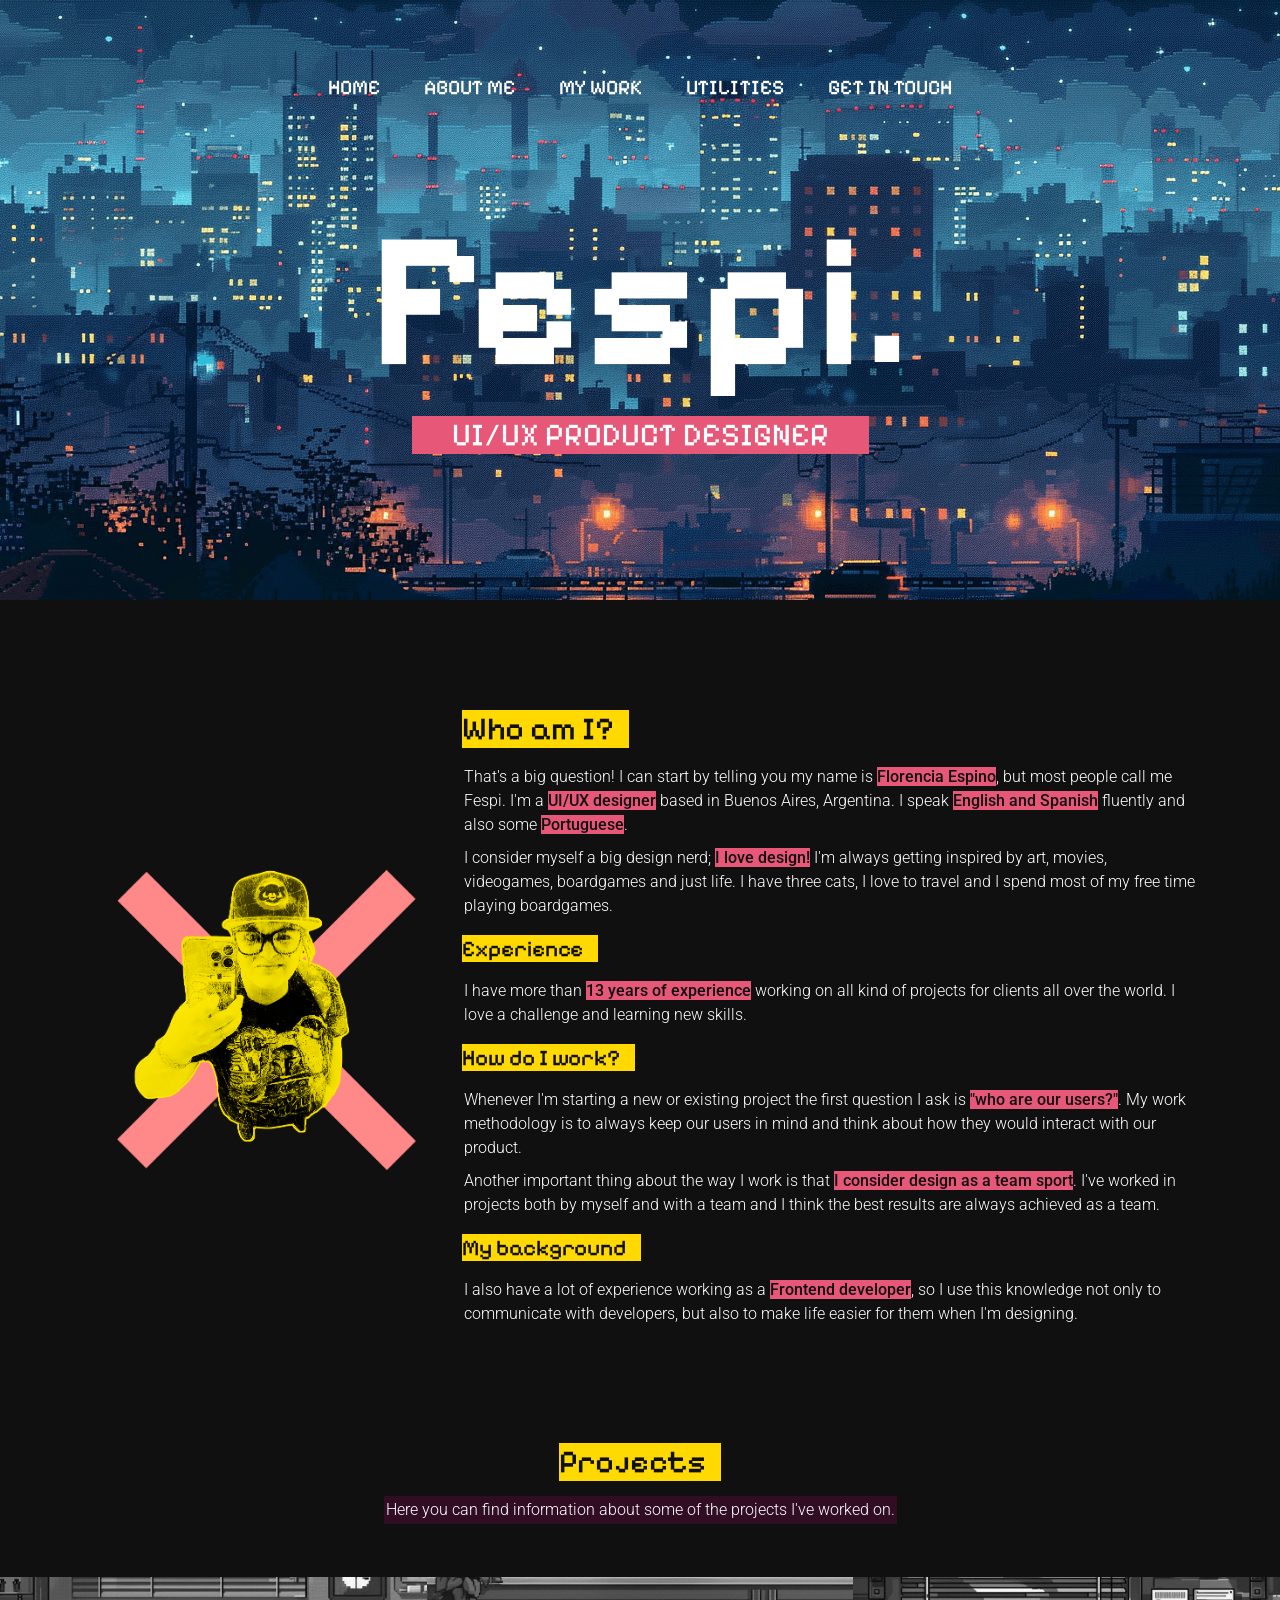
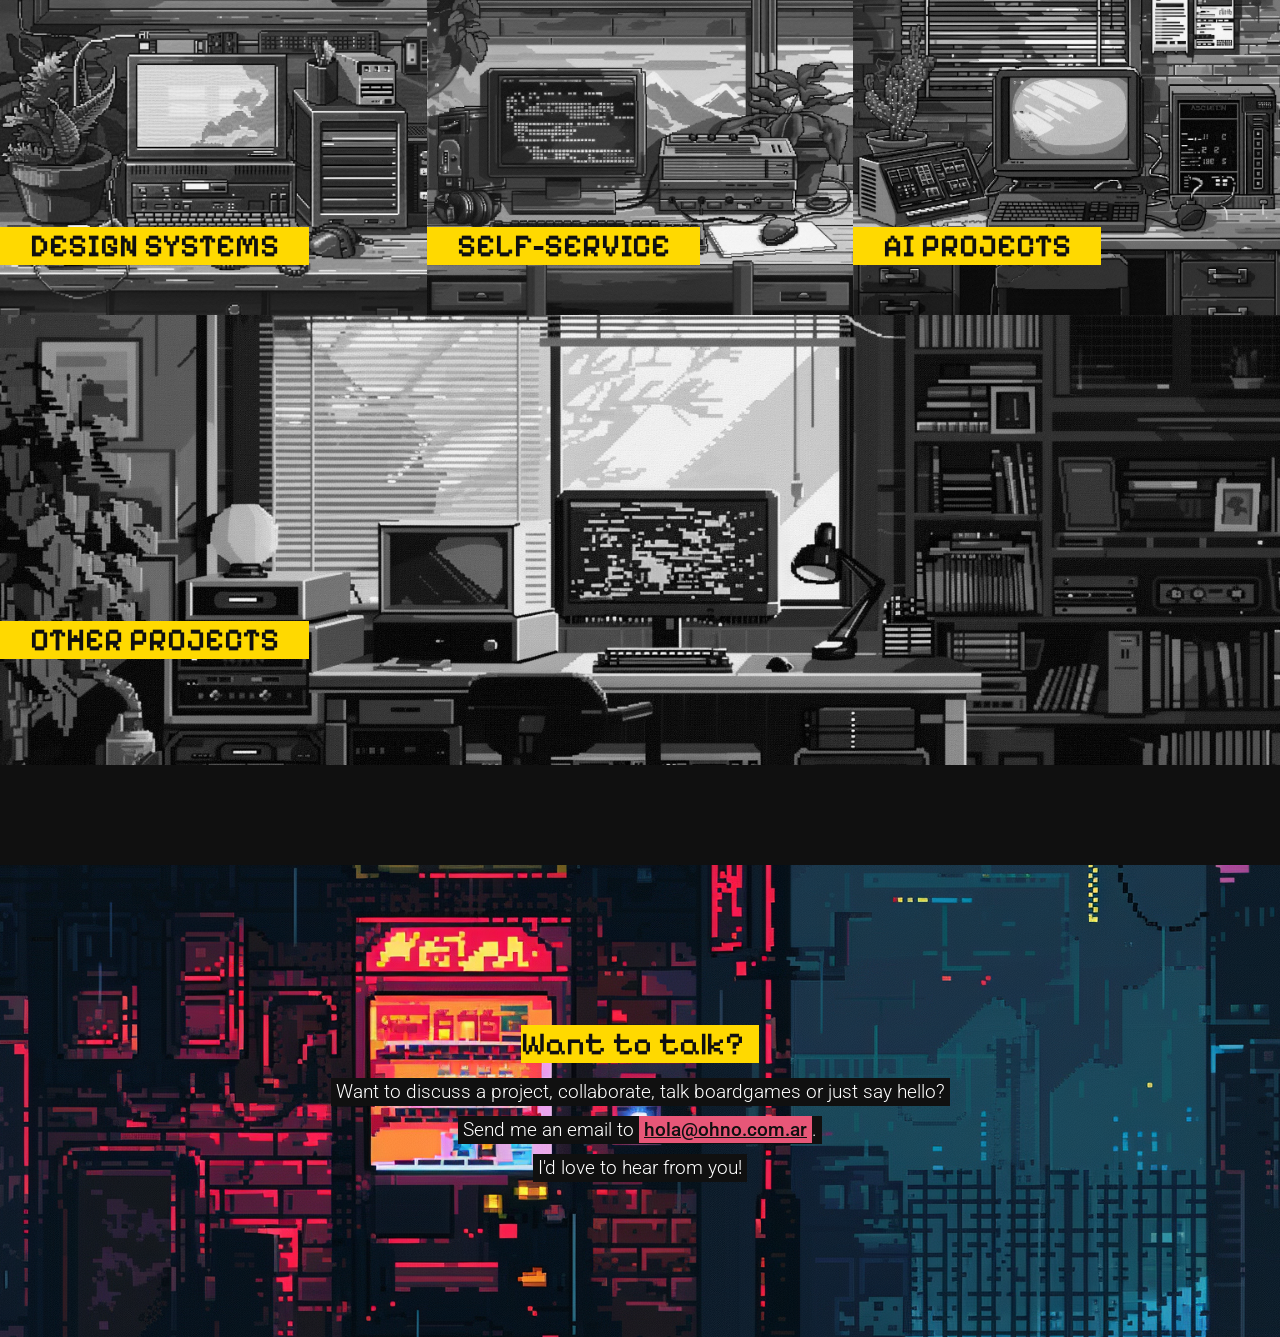
==== index.html @ 2ea86955 "Hello World Start point: 2024 portfolio" ====
<!DOCTYPE html>
<html lang="en">
  <head>
    <meta charset="UTF-8">
		<meta name="viewport" content="width=device-width, initial-scale=1">
		<meta name="description" content="OHNO! Fespi - UI/UX designer">
		<meta property="og:description" content="OHNO! Fespi - UI/UX designer">
		<meta property="og:type" content="website">
		<meta property="og:url" content="https://www.ohno.com.ar/">
		<meta property="og:image" content="img/coverimg.png">
		<link rel="icon" href="img/favicon.ico" type="image/x-icon" />
    <meta http-equiv="X-UA-Compatible" content="ie=edge">
    <title>OHNO! Fespi</title>
    <link href="https://cdn.jsdelivr.net/npm/bootstrap@5.3.0-alpha1/dist/css/bootstrap.min.css" rel="stylesheet" integrity="sha384-GLhlTQ8iRABdZLl6O3oVMWSktQOp6b7In1Zl3/Jr59b6EGGoI1aFkw7cmDA6j6gD" crossorigin="anonymous">
	<link rel="preconnect" href="https://fonts.googleapis.com">
	<link rel="preconnect" href="https://fonts.gstatic.com" crossorigin>
	<link href="https://fonts.googleapis.com/css2?family=Roboto:wght@100;300;400;500;700&display=swap" rel="stylesheet">
	<link rel="preconnect" href="https://fonts.googleapis.com">
	<link rel="preconnect" href="https://fonts.gstatic.com" crossorigin>
	<link href="https://fonts.googleapis.com/css2?family=Pixelify+Sans:wght@400..700&display=swap" rel="stylesheet">
    <link rel="stylesheet" href="css/style.css">
  </head>
  <body>

		<h1 class="d-none">OHNO! Fespi</h1>
  	
		<section id="home">
			<div class="container">
				<div class="row align-items-center menu-row">
					<div class="col text-center">
						<div class="menu">
							<ul class="menu-items">
								<li>
									<a href="#">Home</a>
								</li>
								<li>
									<a href="#aboutme">About me</a>
								</li>
								<li>
									<a href="#projects">My Work</a>
								</li>
								<li>
									<a href="utilities.html">Utilities</a>
								</li>
								<li>
									<a href="#contact">Get in touch</a>
								</li>
							</ul>
						</div>
					</div>
				</div>
				<div class="row presentation-row">
					<div class="col text-center">
						<h2 class="d-none">Presentation</h2>
						<p class="cover-name">Fespi.</p>
						<p class="name-highlight">UI/UX Product Designer</p>
					</div>
				</div>
			</div>
		</section>


		<section id="aboutme">
			<div class="container">
				<div class="row align-items-center">
					<div class="col-12 col-lg-4">
						<img class="fespi-picture" src="img/eu.png" alt="Fespi">
					</div>
					<div class="col-12 col-lg-8">
						
						<div>

							<h2 class="d-none">About me</h2>
							
							<h3 class="title-highlight-dm">Who am I?</h3>
							<div>
								<p class="ghost-text">That's a big question! I can start by telling you my name is <span class="text-highlight">Florencia Espino</span>, but most people call me Fespi. I'm a <span class="text-highlight">UI/UX designer</span> based in Buenos Aires, Argentina. I speak <span class="text-highlight">English and Spanish</span> fluently and also some <span class="text-highlight">Portuguese</span>.</p>
								<p class="ghost-text">I consider myself a big design nerd; <span class="text-highlight">I love design!</span> I'm always getting inspired by art, movies, videogames, boardgames and just life. I have three cats, I love to travel and I spend most of my free time playing boardgames.</p>
							</div>
							
							<h4 class="title-highlight-dm">Experience</h4>
							<div>
								<p class="ghost-text">I have more than <span class="text-highlight">13 years of experience</span> working on all kind of projects for clients all over the world. I love a challenge and learning new skills.</p>
							</div>

							<h4 class="title-highlight-dm">How do I work?</h4>
							<div>
								<p class="ghost-text">Whenever I'm starting a new or existing project the first question I ask is <span class="text-highlight">"who are our users?"</span>. My work methodology is to always keep our users in mind and think about how they would interact with our product.</p>
								<p class="ghost-text">Another important thing about the way I work is that <span class="text-highlight">I consider design as a team sport</span>. I've worked in projects both by myself and with a team and I think the best results are always achieved as a team.</p>
							</div>

							<h4 class="title-highlight-dm">My background</h4>
							<div>
								<p class="ghost-text">I also have a lot of experience working as a <span class="text-highlight">Frontend developer</span>, so I use this knowledge not only to communicate with developers, but also to make life easier for them when I'm designing.</p>
							</div>
						</div>
							
					</div>
				</div>
			</div>
		</section>

		<section id="projects">
			<div class="container">
				<div class="row justify-content-md-center text-center">
					<div class="col col-md-8">
						<h2 class="title-highlight-dm">Projects</h2>
						<div>
							<p class="easy-eyes">Here you can find information about some of the projects I've worked on.</p>
						</div>
					</div>
				</div>
			</div>
			<div class="project-row mt-5">
				<div id="projectOne">
					<a href="projects/designSystems.html" class="project-content" id="projectOneContent">
						<h3 class="project-name">Design Systems</h3>
					</a>
				</div>
				<div id="projectTwo">
					<a href="projects/selfServicePlatforms.html" class="project-content" id="projectTwoContent">
						<h3 class="project-name">Self-service</h3>
					</a>v4

				</div>
				<div id="projectThree">
					<a href="projects/AIprojects.html" class="project-content" id="projectThreeContent">
						<h3 class="project-name">AI Projects</h3>
					</a>
				</div>
			</div>
			<div class="project-row">
				<div id="projectFour">
					<a href="projects/otherProjects.html" class="project-content-large" id="projectFourContent">
						<h3 class="project-name">Other Projects</h3>
					</a>
				</div>
			</div>
		</section>

		<section id="contact">
			<div class="container">
				<div class="row justify-content-md-center">
					<div class="col col-md-8">
						<div class="contact-info text-center">
							<h2 class="title-highlight-dm">Want to talk?</h2>
							<div>
								<p class="ghost-text">Want to discuss a project, collaborate, talk boardgames or just say hello?</p>
							</div>
							<div>
								<p class="ghost-text">Send me an email to <span class="text-highlight"><a href="mailto:hola@ohno.com.ar">hola@ohno.com.ar</a></span>.</p>
							</div>
							<div>
								<p class="ghost-text">I'd love to hear from you!</p>
							</div>
						</div>
					</div>
				</div>
			</div>
		</section>
  	
  	<script src="https://cdn.jsdelivr.net/npm/bootstrap@5.3.0-alpha1/dist/js/bootstrap.bundle.min.js" integrity="sha384-w76AqPfDkMBDXo30jS1Sgez6pr3x5MlQ1ZAGC+nuZB+EYdgRZgiwxhTBTkF7CXvN" crossorigin="anonymous"></script>
	<script src="script/script.js"></script>
  </body>
</html>
---- css/style.css ----
/* Reset CSS */

	html, body, div, span, applet, object, iframe,
	h1, h2, h3, h4, h5, h6, p, blockquote, pre,
	a, abbr, acronym, address, big, cite, code,
	del, dfn, em, img, ins, kbd, q, s, samp,
	small, strike, strong, sub, sup, tt, var,
	b, u, i, center,
	dl, dt, dd, ol, ul, li,
	fieldset, form, label, legend,
	table, caption, tbody, tfoot, thead, tr, th, td,
	article, aside, canvas, details, embed, 
	figure, figcaption, footer, header, hgroup, 
	menu, nav, output, ruby, section, summary,
	time, mark, audio, video {
		margin: 0;
		padding: 0;
		border: 0;
		font-size: 16px;
		font: inherit;
		vertical-align: baseline;
	}
	/* HTML5 display-role reset for older browsers */
	article, aside, details, figcaption, figure, 
	footer, header, hgroup, menu, nav, section {
		display: block;
	}
	
	ol, ul {
		list-style: none;
	}
	blockquote, q {
		quotes: none;
	}
	blockquote:before, blockquote:after,
	q:before, q:after {
		content: '';
		content: none;
	}
	table {
		border-collapse: collapse;
		border-spacing: 0;
	}
	
	img{
		max-width: 100%;
	}
	
	html p, 
	html span,
	html li,
	html h1,
	html h2,
	html h3,
	html h4,
	html a {
		font-family: 'Roboto', sans-serif;
		color: #101010;
	}
	
	input:-webkit-autofill,
	input:-webkit-autofill:hover, 
	input:-webkit-autofill:focus,
	textarea:-webkit-autofill,
	textarea:-webkit-autofill:hover,
	textarea:-webkit-autofill:focus,
	select:-webkit-autofill,
	select:-webkit-autofill:hover,
	select:-webkit-autofill:focus {
		-webkit-box-shadow: 0 0 0px 1000px transparent inset;
		transition: background-color 5000s ease-in-out 0s;
	}

/* 
General
*
*/

@import url('https://fonts.googleapis.com/css2?family=Roboto:wght@100;300;400;500;700&display=swap')

html{scroll-behavior:smooth}

body {
	background-color: #101010;
}

.height-100 {
	height: 100%;
}

.ghost-text {
	display: block;
	margin: 5px 0;
	padding: 2px;
	font-size: 1rem;
	line-height: 1.5rem;
	font-weight: 300;
	color: #FFF;
	background: #101010;
}

.sick {
	color: #ffd900;
	font-weight: 500;
}

.easy-eyes {
	display: inline-block;
	margin: 5px 0;
	padding: 2px;
	font-size: 1rem;
	line-height: 1.5rem;
	font-weight: 300;
	background-color: #310D23;
	color: #FFF;
}

/* Highlights */

.m-light {
	font-size: 1.8rem;
	line-height: 1rem;
	font-weight: 300;
}

.l-normal {
	font-size: 3rem;
	font-weight: 500;
}

.text-highlight {
	background-color: #E75778;
	color: #101010;
	font-weight: 500;
}

/* Titles */ 

h2,
.h2 {
	margin-top: 10px;
	font-size: 2rem;
}

h3,
.h3 {
	margin-top: 10px;
	font-size: 2rem;
}

h4,
.h4 {
	margin-top: 10px;
	font-size: 1.4rem;
}

.title-highlight-dm {
	display: inline-block;
	margin-bottom: 10px;
	padding-right: 15px;
	background-color: #ffd900;
	font-weight: 500;
	font-family: "Pixelify Sans", sans-serif;
}

.title-highlight {
	display: inline-block;
	margin-bottom: 10px;
	padding: 0 15px;
	background-color: #310D23;
	color: #FFF;
	font-weight: 500;
	font-family: "Pixelify Sans", sans-serif;
}

/* Menu */

.menu {
	margin: 20px 0;
}

.menu-row .logo-container a {
	max-width: 100%;
	display: block;
}

.menu-items {
	list-style: none;
}

.menu li {
	display: inline-block;
	margin: 0 10px;
	padding: 5px 10px;
	background-color: #E75778;
}

.menu li:hover {
	cursor: pointer;
	background-color: #FFD900;
}

.menu li a {
	text-decoration: none;
	text-transform: uppercase;
	font-family: "Pixelify Sans", sans-serif;
	font-size: 1.3rem;
	font-weight: 500;
	color: #101010;
	-webkit-transition: all 0.25s;
	-o-transition: all 0.25s;
	transition: all 0.25s;
}


@media only screen and (max-width: 800px) {
	.menu li {
		display: block;
		margin-bottom: 5px;
	}
}


/* 
Landing page 
*
*
*
*/

/* Main Jumbotron */

@keyframes changeBackground {
    0% { background-image: url("../img/backgrounds/main_bg_1.png"); }
    33.33% { background-image: url("../img/backgrounds/main_bg_2.png"); }
    66.66% { background-image: url("../img/backgrounds/main_bg_3.png"); }
    100% { background-image: url("../img/backgrounds/main_bg_1.png"); } /* Back to the first image */
}

#home {
	height: 600px;
	padding: 50px;
	animation: changeBackground 2s infinite;
	background-image: url(../img/backgrounds/main_bg_1.png);
	background-repeat: repeat;
	background-position: center;
}

#home .menu li {
	background-color: transparent;
	color: #FFF;
}

#home .menu li a {
	color: #FFF;
}

#home .menu li:hover a {
	color: #E75778;
}


/* Presentation */

.presentation-row {
	padding: 60px 0;
}

.cover-name {
	font-size: 12rem;
	font-weight: 700;
	font-family: "Pixelify Sans", sans-serif;
	color: #FFF;
}

.name-highlight {
	display: inline-block;
	padding: 0 40px;
	font-family: "Pixelify Sans", sans-serif;
	text-transform: uppercase;
	background-color: #e75778;
	color: #FFF;
	font-size: 2rem;
	font-weight: 400;
}


@media only screen and (max-width: 1024px) {
	.cover-name {
		font-size: 5rem;
	}

	.name-highlight {
		font-size: 1.2rem;
	}
}



/* About me */

#aboutme {
	padding: 100px 0 0;
}

.fespi-picture {
	max-width: 100%;
}


/* Projects */

#projects {
	padding: 100px 0;
	background-color: #101010;
}

.project-row {
	display: -webkit-box;
	display: -ms-flexbox;
	display: flex;
	width: 100vw;
}

.project-content,
.project-content-large {
	display: -webkit-box;
	display: -ms-flexbox;
	display: flex;
	align-items: center;
	background-color: transparent;
	background-size: cover;
	background-position: bottom center;
	text-decoration: none;
}

.project-content-large {
	background-position: center center;
}

.project-content:hover,
.project-content-large:hover {
	cursor: pointer;
}

.project-content {
	width: 33.33vw;
}

#projectOne,
#projectTwo,
#projectThree {
	display: inline-block;
	position: relative;
	width: 33.33%;
}

#projectFour {
	height: 450px;
	display: inline-block;
	position: relative;
	width: 100%;
}

@media only screen and (max-width: 1024px) {

	#projectOne,
	#projectTwo,
	#projectThree,
	#projectFour {
		height: 600px;
	}

}

#projectOne:after,
#projectTwo:after,
#projectThree:after,
#projectFour:after {
	content: '';
	display: block;
	margin-top: 75%;
}
#projectOneContent,
#projectTwoContent,
#projectThreeContent,
#projectFourContent {
	position: absolute;
	top: 0;
	bottom: 0;
	left: 0;
	right: 0;
	/* TRANSITION */
	-webkit-transition: background 1s;
	-moz-transition: background 1s;
	-o-transition: background 1s;
	transition: background 1s;
}

#projectOneContent,
#projectTwoContent,
#projectThreeContent,
#projectFourContent {
	position: absolute;
	top: 0;
	bottom: 0;
	left: 0;
	right: 0;
	/* TRANSITION */
	-webkit-transition: background 1s;
	-moz-transition: background 1s;
	-o-transition: background 1s;
	transition: background 1s;
}

@media only screen and (max-width: 1024px) {
	.project-row {
		-webkit-box-orient: vertical;
    -webkit-box-direction: normal;
		-ms-flex-direction: column;
		flex-direction: column;
	}
	.project-content,
	.project-content-large {
		width: 100vw;
	}

	#projectOne,
	#projectTwo,
	#projectThree,
	#projectFour {
		width: auto;
	}
}

#projectOneContent {
	background-image: url("../img/projects/thumbnails/design_systems_empty.png");
}

#projectOneContent:hover {
	background-image: url("../img/projects/thumbnails/design_systems.png");
}

#projectTwoContent {
	background-image: url("../img/projects/thumbnails/ss_platforms_empty.png");
}

#projectTwoContent:hover {
	background-image: url("../img/projects/thumbnails/ss_platforms.png");
}

#projectThreeContent {
	background-image: url("../img/projects/thumbnails/ai_projects_empty.png");
}

#projectThreeContent:hover {
	background-image: url("../img/projects/thumbnails/ai_projects.png");
}

#projectFourContent {
	background-image: url("../img/projects/thumbnails/other_projects_empty.png");
}

#projectFourContent:hover {
	background-image: url("../img/projects/thumbnails/other_projects.png");
}



/* Contact */

#contact {
	padding: 150px 0;
	background-position: center center;
	background-image: url("../img/backgrounds/vending.png");
}

#contact .ghost-text {
	display: inline-block;
	padding: 2px 5px;
	font-size: 1.2rem;
}

#contact .ghost-text .text-highlight {
	padding: 2px 5px;
}



/* 
Project
*
*/


/* General */

.header-project .menu li a:hover {
	color: #ffd900;
}

.projects {
	background-color: #101010;
}

.project-cover {
	height: 500px;
	background-size: cover;
	background-position: center center;
}

.project-name {
	display: inline-block;
	margin-top: 200px;
	padding: 0 30px;
	font-size: 2rem;
	font-weight: 600;
	text-transform: uppercase;
	background-color: #ffd900;
	color: #101010;
	font-family: "Pixelify Sans", sans-serif;
}

@media only screen and (max-width: 1024px) {

	.project-cover {
		height: 600px;
	}

	.project-cover .menu {
		padding-top: 50px;
	}
	
	.project-name {
		font-size: 1.4rem;
	}
}

.project-description {
	font-size: 1.2rem;
	line-height: 1.6rem;
	font-weight: 300;
}

.project-link {
	margin-top: 5px;
	padding: 5px 10px;
	display: inline-block;
	font-size: 1rem;
	font-weight: 400;
	background-color: #E75778;
	color: #101010;
	text-decoration: none;
}

.project-link:hover {
	cursor: pointer;
	color: #FFF;
}

.project-info {
	padding: 100px;
	background-image: url("../img/vhs.jpg");
}

.project-info-title {
	display: inline-block;
	margin-bottom: 10px;
	padding: 0 20px;
	font-size: 1.5rem;
	font-weight: 600;
	background-color: #E75778;
	color: #101010;
	font-family: "Pixelify Sans", sans-serif;
}

.project-image {
	height: 700px;
	background-position: left center;
}

@media only screen and (max-width: 1024px) {
	.project-info {
		padding: 50px 0;
	}

	.project-info .text-end,
	.other-projects .text-end {
		text-align: left!important;
	}

	.project-image {
    height: 200px;
    background-size: contain;
	}
}

.project-data {
	padding: 100px 0;
}

.project-data-title {
	display: inline-block;
	margin-bottom: 20px;
	padding: 0 20px 0 10px;
	font-size: 2rem;
	font-weight: 400;
	background-color: #E75778;
	color: #101010;
	font-family: "Pixelify Sans", sans-serif;
}

.project-block {
	margin-bottom: 20px;
}

.project-data-subtitle {
	display: inline-block;
	margin-bottom: 10px;
	padding: 0 20px 0 10px;
	font-size: 1.5rem;
	font-weight: 600;
	background-color: #ffd900;
	color: #101010;
	font-family: "Pixelify Sans", sans-serif;
}

.project-goal-title {
	display: inline-block;
	margin-bottom: 10px;
	padding-right: 20px;
	font-size: 1.5rem;
	font-weight: 600;
	background-color: #ffd900;
	color: #101010;
}

.project-goal,
.project-users,
.other-projects {
	padding: 50px 0;
}

.goal-image {
	height: 100%;
	background-size: contain;
	background-position: center center;
	background-repeat: no-repeat;
	background-image: url("../img/target.png");
}

.users-image {
	height: 100%;
	background-size: contain;
	background-position: center center;
	background-repeat: no-repeat;
	background-image: url("../img/users.png");
}

.process-image {
	height: 100%;
	background-size: contain;
	background-position: center center;
	background-repeat: no-repeat;
	background-image: url("../img/process.png");
}

.process-title {
	display: inline-block;
	margin-bottom: 10px;
	padding: 0 20px;
	font-size: 1.5rem;
	font-weight: 600;
	background-color: #ffd900;
	color: #101010;
}


/* Menu */

.header-project .menu li a {
	color: #fff;
}

/* Project one images */

#projectOneCover {
	background-image: url("../img/projects/projectone/design_systems.png");
}

#projectOneImage {
	background-image: url("../img/projects/projectone/vision_image.png");
}

/* Project two images */

#projectTwoCover {
	background-image: url("../img/projects/projecttwo/ss_platforms.png");
}

#projectTwoImage {
	background-image: url("../img/projects/projecttwo/platform_image.png");
}

#projectTwoImageBis {
	background-image: url("../img/projects/projecttwo/airkit_platforms.png");
}

/* Project three images */

#projectThreeCover {
	background-image: url("../img/projects/projectthree/AI_projects.png");
}

#projectThreeImage {
	background-image: url("../img/projects/projecttwo/airkit_platforms.png");
}

/* Project four images */

#projectFourCover {
	background-image: url("../img/projects/projectfour/other_projects.png");
}

#projectFourImage {
	background-image: url("../img/projects/projectfour/other_mockup.png");
}

/* Utilities images */

#utilitiesCover {
	background-image: url("../img/projects/utilities/utilities.png");
}
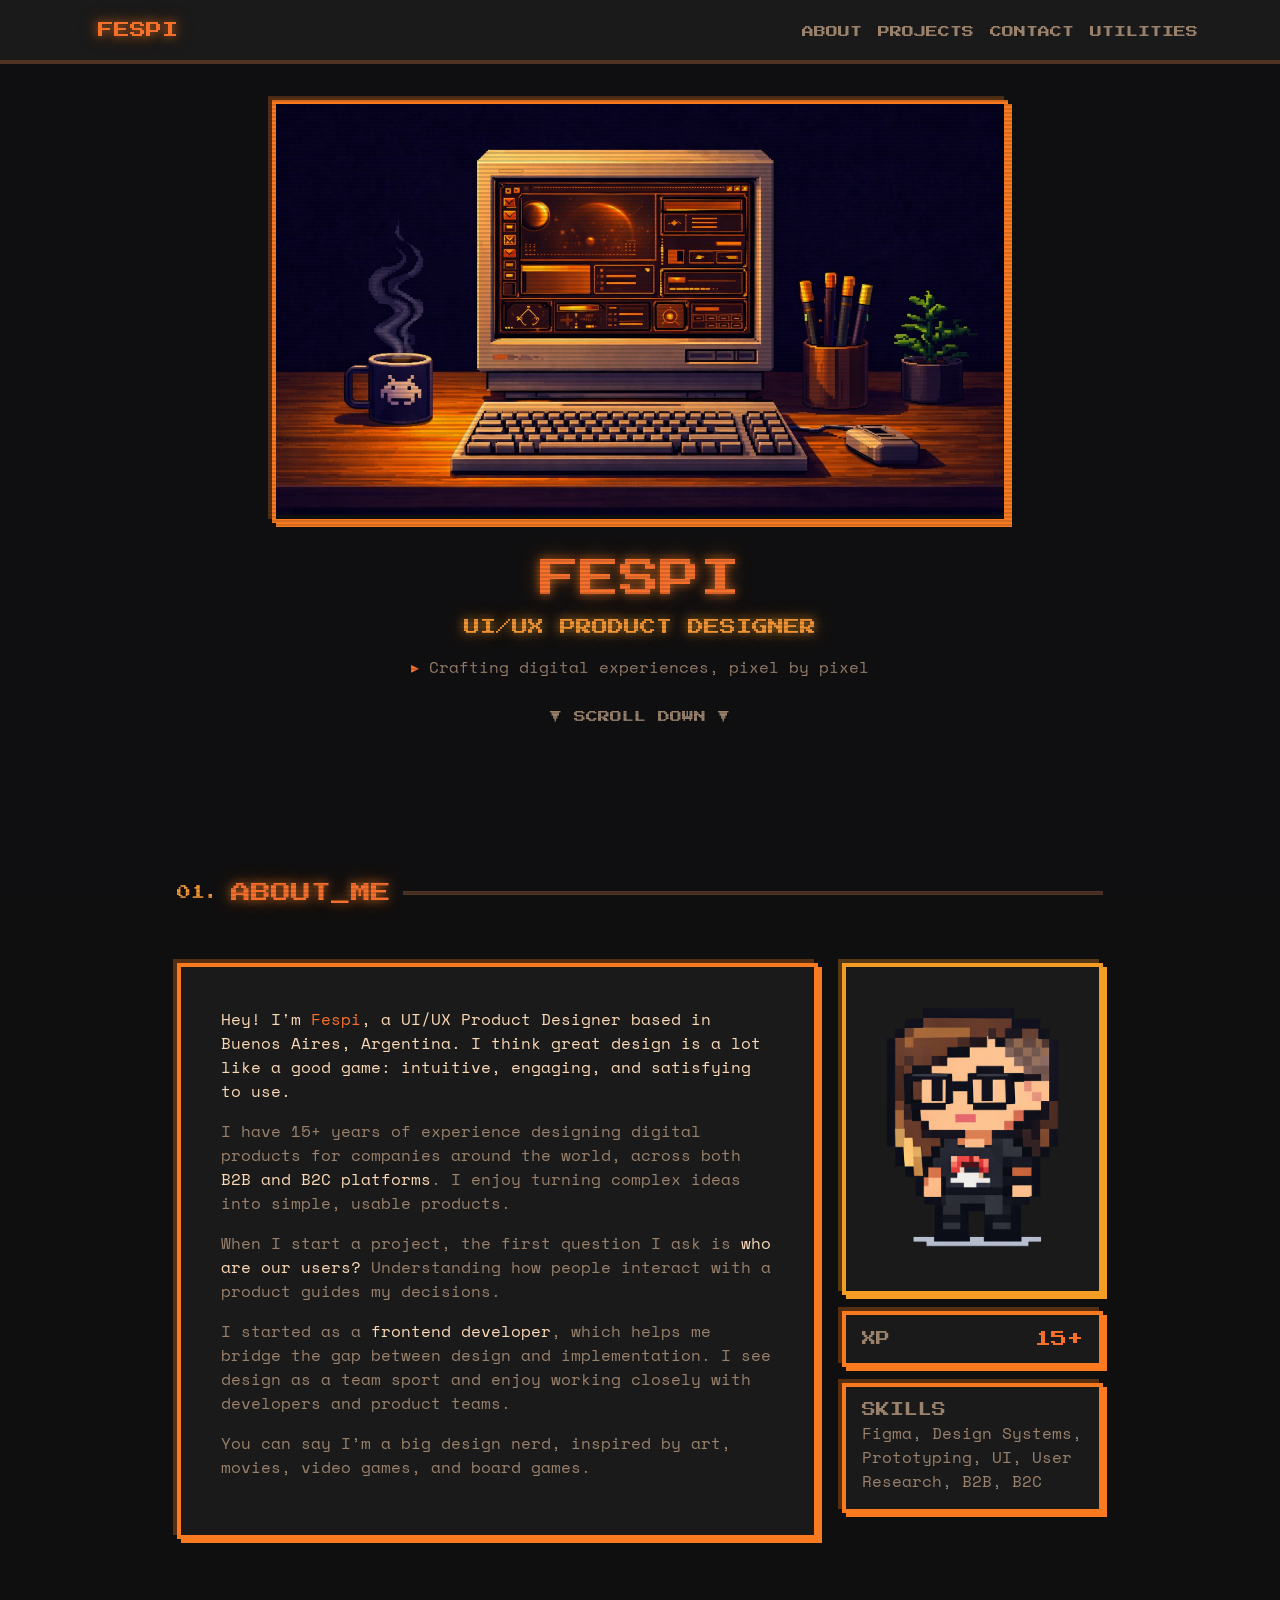
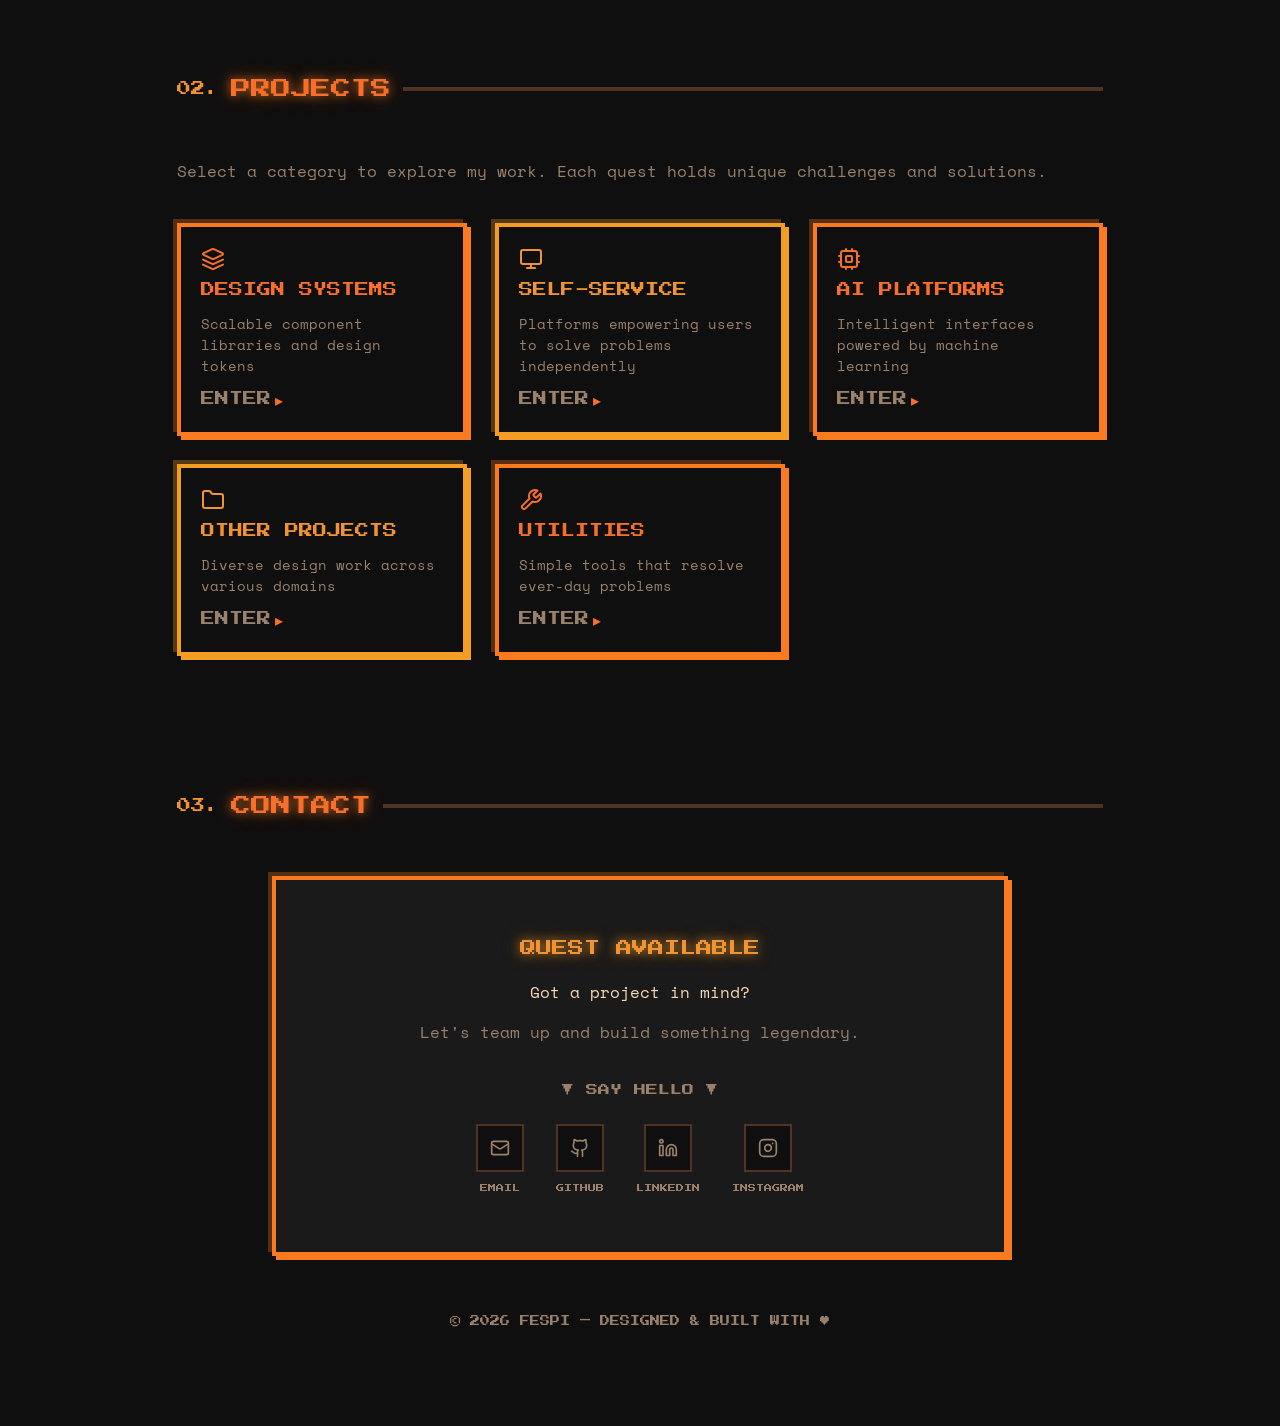
==== commit 037f9fe1: "index done" ====
--- a/index.html
+++ b/index.html
@@ -11,155 +11,256 @@
 		<link rel="icon" href="img/favicon.ico" type="image/x-icon" />
     <meta http-equiv="X-UA-Compatible" content="ie=edge">
     <title>OHNO! Fespi</title>
-    <link href="https://cdn.jsdelivr.net/npm/bootstrap@5.3.0-alpha1/dist/css/bootstrap.min.css" rel="stylesheet" integrity="sha384-GLhlTQ8iRABdZLl6O3oVMWSktQOp6b7In1Zl3/Jr59b6EGGoI1aFkw7cmDA6j6gD" crossorigin="anonymous">
+    <link href="https://cdn.jsdelivr.net/npm/bootstrap@5.3.8/dist/css/bootstrap.min.css" rel="stylesheet" integrity="sha384-sRIl4kxILFvY47J16cr9ZwB07vP4J8+LH7qKQnuqkuIAvNWLzeN8tE5YBujZqJLB" crossorigin="anonymous">
 	<link rel="preconnect" href="https://fonts.googleapis.com">
 	<link rel="preconnect" href="https://fonts.gstatic.com" crossorigin>
-	<link href="https://fonts.googleapis.com/css2?family=Roboto:wght@100;300;400;500;700&display=swap" rel="stylesheet">
-	<link rel="preconnect" href="https://fonts.googleapis.com">
-	<link rel="preconnect" href="https://fonts.gstatic.com" crossorigin>
-	<link href="https://fonts.googleapis.com/css2?family=Pixelify+Sans:wght@400..700&display=swap" rel="stylesheet">
+	<link href="https://fonts.googleapis.com/css2?family=Press+Start+2P&family=Space+Mono:ital,wght@0,400;0,700;1,400;1,700&display=swap" rel="stylesheet">
     <link rel="stylesheet" href="css/style.css">
   </head>
   <body>
 
 		<h1 class="d-none">OHNO! Fespi</h1>
+		<div class="menu">
+			<div class="container">
+				<ul class="menu-items">
+					<li class="menu-item menu-home">
+						<a class="text-glow-tangerine" href="#">Fespi</a>
+					</li>
+					<li class="text-center menu-item menu-option">
+						<a href="#aboutme">About</a>
+					</li>
+					<li class="text-center menu-item menu-option">
+						<a href="#projects">Projects</a>
+					</li>
+					<li class="text-center menu-item menu-option">
+						<a href="#contact">Contact</a>
+					</li>
+					<li class="text-center menu-item menu-option">
+						<a href="utilities.html">Utilities</a>
+					</li>
+				</ul>
+			</div>
+		</div>
+
+		<section id="home" class="landing-section">
+			<div class="crt-scanlines"></div>
+			<div class="container home-main">	
+				<div class="row justify-content-center">
+					<div class="col-12 col-lg-8 text-center">
+						<div class="cover-img pixel-border">
+							<img src="img/coverimg.png" alt="A retro computer">
+						</div>
+						<h2 class="d-none">Fespi UI/UX Product Designer</h2>
+						<div class="cover-info">
+							<p class="cover-name text-glow-tangerine">Fespi</p>
+							<p class="cover-title text-glow-amber">UI/UX Product Designer</p>
+							<p class="cover-text"><span class="animate-blink">▸</span> Crafting digital experiences, pixel by pixel</p>
+							<div class="cover-scroll animate-float"><p>▼ Scroll Down ▼</p></div>
+						</div>
+					</div>
+				</div>
+			</div>
+		</section>
+
+		<section id="aboutme" class="landing-section">
+			<div class="container">
+				<div class="row justify-content-center">
+					<div class="col-12 col-lg-10 text-center">
+						<div class="section-title">
+							<span class="title-number">01.</span>
+							<h2 class="title-name text-glow-tangerine">About_me</h2>
+							<div class="title-border"></div>
+						</div>
+					</div>
+				</div>
+				
+				<div class="row justify-content-center">
+					<div class="col-12 col-md-7">
+						<div class="pixel-border about-text">
+							<p class="intro">Hey! I'm <span class="name">Fespi</span>, a UI/UX Product Designer based in Buenos Aires, Argentina. I think great design is a lot like a good game: intuitive, engaging, and satisfying to use.</p>
+
+							<p>I have 15+ years of experience designing digital products for companies around the world, across both <span class="highlight">B2B and B2C platforms</span>. I enjoy turning complex ideas into simple, usable products.</p>
+
+							<p>When I start a project, the first question I ask is <span class="highlight">who are our users?</span> Understanding how people interact with a product guides my decisions.</p>
+
+							<p>I started as a <span class="highlight">frontend developer</span>, which helps me bridge the gap between design and implementation. I see design as a team sport and enjoy working closely with developers and product teams.</p>
+
+							<p>You can say I’m a big design nerd, inspired by art, movies, video games, and board games.</p>
+						</div>
+					</div>
+					<div class="col-12 col-md-3">
+						<div class="pixel-border-amber about-img">
+							<img src="img/fespi.png" alt="Fespi as a pixelart character">
+						</div>
+						<div class="pixel-border about-xp">
+							<span class="xp-title">XP</span>
+							<span class="xp-data">15+</span>
+						</div>
+
+						<div class="pixel-border about-skills">
+							<span class="skills-title">Skills</span>
+							<p>Figma, Design Systems, Prototyping, UI, User Research, B2B, B2C</p>
+						</div>
+					</div>
+				</div>
+			</div>
+		</section>
+
+		<section id="projects" class="landing-section">
+			<div class="container">
+				<div class="row justify-content-center">
+					<div class="col-12 col-lg-10 text-center">
+						<div class="section-title">
+							<span class="title-number">02.</span>
+							<h2 class="title-name text-glow-tangerine">Projects</h2>
+							<div class="title-border"></div>
+						</div>
+					</div>
+				</div>
+				
+				<div class="row justify-content-center">
+					<div class="col-12 col-lg-10">
+						<p class="projects-intro">Select a category to explore my work. Each quest holds unique challenges and solutions.</p>
+
+						<div class="projects-list">
+							<div class="project-item pixel-border" tabindex="0">
+								<div class="project-title-container">
+									<div class="icon">
+										<svg xmlns="http://www.w3.org/2000/svg" width="24" height="24" viewBox="0 0 24 24" fill="none" stroke="currentColor" stroke-width="2" stroke-linecap="round" stroke-linejoin="round" class="lucide lucide-layers w-6 h-6 icon-even"><path d="m12.83 2.18a2 2 0 0 0-1.66 0L2.6 6.08a1 1 0 0 0 0 1.83l8.58 3.91a2 2 0 0 0 1.66 0l8.58-3.9a1 1 0 0 0 0-1.83Z"></path><path d="m22 17.65-9.17 4.16a2 2 0 0 1-1.66 0L2 17.65"></path><path d="m22 12.65-9.17 4.16a2 2 0 0 1-1.66 0L2 12.65"></path></svg>
+									</div>
+									<h3 class="project-title title-even">Design Systems</h3>
+								</div>
+								<p class="project-description">Scalable component libraries and design tokens</p>
+								<a class="enter-container" href="/projects/designSystems.html">
+									<span class="enter-text">Enter</span><span class="enter-icon animate-blink">▸</span>
+								</a>
+							</div>
+							<div class="project-item pixel-border-amber" tabindex="0">
+								<div class="project-title-container">
+									<div class="icon">
+										<svg xmlns="http://www.w3.org/2000/svg" width="24" height="24" viewBox="0 0 24 24" fill="none" stroke="currentColor" stroke-width="2" stroke-linecap="round" stroke-linejoin="round" class="lucide lucide-monitor w-6 h-6 icon-odd"><rect width="20" height="14" x="2" y="3" rx="2"></rect><line x1="8" x2="16" y1="21" y2="21"></line><line x1="12" x2="12" y1="17" y2="21"></line></svg>
+									</div>
+									<h3 class="project-title title-odd">Self-Service</h3>
+								</div>
+								<p class="project-description">Platforms empowering users to solve problems independently</p>
+								<a class="enter-container" href="projects/selfServicePlatforms.html">
+									<span class="enter-text">Enter</span><span class="enter-icon animate-blink">▸</span>
+								</a>
+							</div>
+							<div class="project-item pixel-border" tabindex="0">
+								<div class="project-title-container">
+									<div class="icon">
+										<svg xmlns="http://www.w3.org/2000/svg" width="24" height="24" viewBox="0 0 24 24" fill="none" stroke="currentColor" stroke-width="2" stroke-linecap="round" stroke-linejoin="round" class="lucide lucide-cpu w-6 h-6 icon-even"><rect width="16" height="16" x="4" y="4" rx="2"></rect><rect width="6" height="6" x="9" y="9" rx="1"></rect><path d="M15 2v2"></path><path d="M15 20v2"></path><path d="M2 15h2"></path><path d="M2 9h2"></path><path d="M20 15h2"></path><path d="M20 9h2"></path><path d="M9 2v2"></path><path d="M9 20v2"></path></svg>
+									</div>
+									<h3 class="project-title title-even">AI Platforms</h3>
+								</div>
+								<p class="project-description">Intelligent interfaces powered by machine learning</p>
+								<a class="enter-container" href="projects/AIprojects.html">
+									<span class="enter-text">Enter</span><span class="enter-icon animate-blink">▸</span>
+								</a>
+							</div>
+							<div class="project-item pixel-border-amber" tabindex="0">
+								<div class="project-title-container">
+									<div class="icon">
+										<svg xmlns="http://www.w3.org/2000/svg" width="24" height="24" viewBox="0 0 24 24" fill="none" stroke="currentColor" stroke-width="2" stroke-linecap="round" stroke-linejoin="round" class="lucide lucide-folder w-6 h-6 icon-odd"><path d="M20 20a2 2 0 0 0 2-2V8a2 2 0 0 0-2-2h-7.9a2 2 0 0 1-1.69-.9L9.6 3.9A2 2 0 0 0 7.93 3H4a2 2 0 0 0-2 2v13a2 2 0 0 0 2 2Z"></path></svg>
+									</div>
+									<h3 class="project-title title-odd">Other Projects</h3>
+								</div>
+								<p class="project-description">Diverse design work across various domains</p>
+								<a class="enter-container" href="projects/otherProjects.html">
+									<span class="enter-text">Enter</span><span class="enter-icon animate-blink">▸</span>
+								</a>
+							</div>
+							<div class="project-item pixel-border" tabindex="0">
+								<div class="project-title-container">
+									<div class="icon">
+										<svg xmlns="http://www.w3.org/2000/svg" width="24" height="24" viewBox="0 0 24 24" fill="none" stroke="currentColor" stroke-width="2" stroke-linecap="round" stroke-linejoin="round" class="lucide lucide-wrench w-6 h-6 icon-even"><path d="M14.7 6.3a1 1 0 0 0 0 1.4l1.6 1.6a1 1 0 0 0 1.4 0l3.77-3.77a6 6 0 0 1-7.94 7.94l-6.91 6.91a2.12 2.12 0 0 1-3-3l6.91-6.91a6 6 0 0 1 7.94-7.94l-3.76 3.76z"></path></svg>
+									</div>
+									<h3 class="project-title title-even">Utilities</h3>
+								</div>
+								<p class="project-description">Simple tools that resolve ever-day problems</p>
+								<a class="enter-container" href="#">
+									<span class="enter-text">Enter</span><span class="enter-icon animate-blink">▸</span>
+								</a>
+							</div>
+						</div>
+					</div>
+				</div>
+			</div>
+		</section>
+
+		<section id="contact" class="landing-section">
+			<div class="container">
+				<div class="row justify-content-center">
+					<div class="col-12 col-lg-10 text-center">
+						<div class="section-title">
+							<span class="title-number">03.</span>
+							<h2 class="title-name text-glow-tangerine">Contact</h2>
+							<div class="title-border"></div>
+						</div>
+					</div>
+				</div>
+				<div class="row justify-content-center">
+					<div class="col-12 col-lg-8 text-center">
+						<div class="pixel-border contact-container">
+							<h3 class="font-pixel contact-title text-glow-amber mb-4">Quest Available</h3>
+							<p class="contact-main">Got a project in mind?</p>
+							<p class="contact-sec">Let's team up and build something legendary.</p>
+
+							<div class="cover-scroll animate-float"><p>▼ Say Hello ▼</p></div>
+
+							<div class="socials-container">
+								<a href="mailto:hola@ohno.com.ar" class="social-item">
+									<div class="social-square">
+										<svg xmlns="http://www.w3.org/2000/svg" width="24" height="24" viewBox="0 0 24 24" fill="none" stroke="currentColor" stroke-width="2" stroke-linecap="round" stroke-linejoin="round">
+											<rect width="20" height="16" x="2" y="4" rx="2"></rect>
+											<path d="m22 7-8.97 5.7a1.94 1.94 0 0 1-2.06 0L2 7"></path>
+										</svg>
+									</div>
+									<span class="social-text">Email</span>
+								</a>
+								<a href="https://github.com/fespinoX" target="_blank" class="social-item">
+									<div class="social-square">
+										<svg xmlns="http://www.w3.org/2000/svg" width="24" height="24" viewBox="0 0 24 24" fill="none" stroke="currentColor" stroke-width="2" stroke-linecap="round" stroke-linejoin="round">
+											<path d="M15 22v-4a4.8 4.8 0 0 0-1-3.5c3 0 6-2 6-5.5.08-1.25-.27-2.48-1-3.5.28-1.15.28-2.35 0-3.5 0 0-1 0-3 1.5-2.64-.5-5.36-.5-8 0C6 2 5 2 5 2c-.3 1.15-.3 2.35 0 3.5A5.403 5.403 0 0 0 4 9c0 3.5 3 5.5 6 5.5-.39.49-.68 1.05-.85 1.65-.17.6-.22 1.23-.15 1.85v4"></path>
+											<path d="M9 18c-4.51 2-5-2-7-2"></path>
+										</svg>
+									</div>
+									<span class="social-text">Github</span>
+								</a>
+								<a href="https://www.linkedin.com/in/fespinox/" target="_blank" class="social-item">
+									<div class="social-square">
+										<svg xmlns="http://www.w3.org/2000/svg" width="24" height="24" viewBox="0 0 24 24" fill="none" stroke="currentColor" stroke-width="2" stroke-linecap="round" stroke-linejoin="round">
+											<path d="M16 8a6 6 0 0 1 6 6v7h-4v-7a2 2 0 0 0-2-2 2 2 0 0 0-2 2v7h-4v-7a6 6 0 0 1 6-6z"></path>
+											<rect width="4" height="12" x="2" y="9"></rect>
+											<circle cx="4" cy="4" r="2"></circle>
+										</svg>
+									</div>
+									<span class="social-text">Linkedin</span>
+								</a>
+								<a href="https://instagram.com/fespixels" target="_blank" class="social-item">
+									<div class="social-square">
+										<svg xmlns="http://www.w3.org/2000/svg" width="24" height="24" viewBox="0 0 24 24" fill="none" stroke="currentColor" stroke-width="2" stroke-linecap="round" stroke-linejoin="round">
+											<rect width="20" height="20" x="2" y="2" rx="5" ry="5"></rect>
+											<path d="M16 11.37A4 4 0 1 1 12.63 8 4 4 0 0 1 16 11.37z"></path>
+											<line x1="17.5" x2="17.51" y1="6.5" y2="6.5"></line>
+										</svg>
+									</div>
+									<span class="social-text">Instagram</span>
+								</a>
+								
+							</div>
+						</div>
+					</div>
+				</div>
+
+				<p class="page-closure">© 2026 FESPI — DESIGNED &amp; BUILT WITH ♥</p>
+				
+				
+			</div>
+		</section>
+
   	
-		<section id="home">
-			<div class="container">
-				<div class="row align-items-center menu-row">
-					<div class="col text-center">
-						<div class="menu">
-							<ul class="menu-items">
-								<li>
-									<a href="#">Home</a>
-								</li>
-								<li>
-									<a href="#aboutme">About me</a>
-								</li>
-								<li>
-									<a href="#projects">My Work</a>
-								</li>
-								<li>
-									<a href="utilities.html">Utilities</a>
-								</li>
-								<li>
-									<a href="#contact">Get in touch</a>
-								</li>
-							</ul>
-						</div>
-					</div>
-				</div>
-				<div class="row presentation-row">
-					<div class="col text-center">
-						<h2 class="d-none">Presentation</h2>
-						<p class="cover-name">Fespi.</p>
-						<p class="name-highlight">UI/UX Product Designer</p>
-					</div>
-				</div>
-			</div>
-		</section>
-
-
-		<section id="aboutme">
-			<div class="container">
-				<div class="row align-items-center">
-					<div class="col-12 col-lg-4">
-						<img class="fespi-picture" src="img/eu.png" alt="Fespi">
-					</div>
-					<div class="col-12 col-lg-8">
-						
-						<div>
-
-							<h2 class="d-none">About me</h2>
-							
-							<h3 class="title-highlight-dm">Who am I?</h3>
-							<div>
-								<p class="ghost-text">That's a big question! I can start by telling you my name is <span class="text-highlight">Florencia Espino</span>, but most people call me Fespi. I'm a <span class="text-highlight">UI/UX designer</span> based in Buenos Aires, Argentina. I speak <span class="text-highlight">English and Spanish</span> fluently and also some <span class="text-highlight">Portuguese</span>.</p>
-								<p class="ghost-text">I consider myself a big design nerd; <span class="text-highlight">I love design!</span> I'm always getting inspired by art, movies, videogames, boardgames and just life. I have three cats, I love to travel and I spend most of my free time playing boardgames.</p>
-							</div>
-							
-							<h4 class="title-highlight-dm">Experience</h4>
-							<div>
-								<p class="ghost-text">I have more than <span class="text-highlight">13 years of experience</span> working on all kind of projects for clients all over the world. I love a challenge and learning new skills.</p>
-							</div>
-
-							<h4 class="title-highlight-dm">How do I work?</h4>
-							<div>
-								<p class="ghost-text">Whenever I'm starting a new or existing project the first question I ask is <span class="text-highlight">"who are our users?"</span>. My work methodology is to always keep our users in mind and think about how they would interact with our product.</p>
-								<p class="ghost-text">Another important thing about the way I work is that <span class="text-highlight">I consider design as a team sport</span>. I've worked in projects both by myself and with a team and I think the best results are always achieved as a team.</p>
-							</div>
-
-							<h4 class="title-highlight-dm">My background</h4>
-							<div>
-								<p class="ghost-text">I also have a lot of experience working as a <span class="text-highlight">Frontend developer</span>, so I use this knowledge not only to communicate with developers, but also to make life easier for them when I'm designing.</p>
-							</div>
-						</div>
-							
-					</div>
-				</div>
-			</div>
-		</section>
-
-		<section id="projects">
-			<div class="container">
-				<div class="row justify-content-md-center text-center">
-					<div class="col col-md-8">
-						<h2 class="title-highlight-dm">Projects</h2>
-						<div>
-							<p class="easy-eyes">Here you can find information about some of the projects I've worked on.</p>
-						</div>
-					</div>
-				</div>
-			</div>
-			<div class="project-row mt-5">
-				<div id="projectOne">
-					<a href="projects/designSystems.html" class="project-content" id="projectOneContent">
-						<h3 class="project-name">Design Systems</h3>
-					</a>
-				</div>
-				<div id="projectTwo">
-					<a href="projects/selfServicePlatforms.html" class="project-content" id="projectTwoContent">
-						<h3 class="project-name">Self-service</h3>
-					</a>v4
-
-				</div>
-				<div id="projectThree">
-					<a href="projects/AIprojects.html" class="project-content" id="projectThreeContent">
-						<h3 class="project-name">AI Projects</h3>
-					</a>
-				</div>
-			</div>
-			<div class="project-row">
-				<div id="projectFour">
-					<a href="projects/otherProjects.html" class="project-content-large" id="projectFourContent">
-						<h3 class="project-name">Other Projects</h3>
-					</a>
-				</div>
-			</div>
-		</section>
-
-		<section id="contact">
-			<div class="container">
-				<div class="row justify-content-md-center">
-					<div class="col col-md-8">
-						<div class="contact-info text-center">
-							<h2 class="title-highlight-dm">Want to talk?</h2>
-							<div>
-								<p class="ghost-text">Want to discuss a project, collaborate, talk boardgames or just say hello?</p>
-							</div>
-							<div>
-								<p class="ghost-text">Send me an email to <span class="text-highlight"><a href="mailto:hola@ohno.com.ar">hola@ohno.com.ar</a></span>.</p>
-							</div>
-							<div>
-								<p class="ghost-text">I'd love to hear from you!</p>
-							</div>
-						</div>
-					</div>
-				</div>
-			</div>
-		</section>
-  	
-  	<script src="https://cdn.jsdelivr.net/npm/bootstrap@5.3.0-alpha1/dist/js/bootstrap.bundle.min.js" integrity="sha384-w76AqPfDkMBDXo30jS1Sgez6pr3x5MlQ1ZAGC+nuZB+EYdgRZgiwxhTBTkF7CXvN" crossorigin="anonymous"></script>
-	<script src="script/script.js"></script>
-  </body>
+  	<script src="https://cdn.jsdelivr.net/npm/bootstrap@5.3.8/dist/js/bootstrap.bundle.min.js" integrity="sha384-FKyoEForCGlyvwx9Hj09JcYn3nv7wiPVlz7YYwJrWVcXK/BmnVDxM+D2scQbITxI" crossorigin="anonymous"></script>
+</body>
 </html>
--- a/css/style.css
+++ b/css/style.css
@@ -1,3 +1,24 @@
+/*
+Variables
+*
+*/
+
+:root {
+	
+  --tangerine-color: #F7702B;
+  --orange-color: #F19332;
+  --background-color: #100f0f;
+  --background-sec-color: #1a1a1a;
+  --text-main-color: #FBD9B6;
+  --text-sec-color: #99816C;
+  --text-transparency: #4F3424;
+  --main-font: "Space Mono", monospace;
+  --pixel-font: "Press Start 2P", system-ui;
+  --primary: 25 95% 55%;
+  --secondary: 35 90% 55%;
+  --background: 228 40% 8%;
+}
+
 /* Reset CSS */
 
 	html, body, div, span, applet, object, iframe,
@@ -54,8 +75,12 @@
 	html h3,
 	html h4,
 	html a {
-		font-family: 'Roboto', sans-serif;
-		color: #101010;
+		font-family: var(--main-font);
+		color: var(--text-main-color);
+	}
+
+	a {
+		text-decoration: none;
 	}
 	
 	input:-webkit-autofill,
@@ -71,664 +96,468 @@
 		transition: background-color 5000s ease-in-out 0s;
 	}
 
+
+
 /* 
 General
 *
 */
 
-@import url('https://fonts.googleapis.com/css2?family=Roboto:wght@100;300;400;500;700&display=swap')
-
 html{scroll-behavior:smooth}
 
 body {
-	background-color: #101010;
-}
-
-.height-100 {
-	height: 100%;
-}
-
-.ghost-text {
-	display: block;
-	margin: 5px 0;
-	padding: 2px;
-	font-size: 1rem;
-	line-height: 1.5rem;
-	font-weight: 300;
-	color: #FFF;
-	background: #101010;
-}
-
-.sick {
-	color: #ffd900;
-	font-weight: 500;
-}
-
-.easy-eyes {
-	display: inline-block;
-	margin: 5px 0;
-	padding: 2px;
-	font-size: 1rem;
-	line-height: 1.5rem;
-	font-weight: 300;
-	background-color: #310D23;
-	color: #FFF;
-}
-
-/* Highlights */
-
-.m-light {
-	font-size: 1.8rem;
-	line-height: 1rem;
-	font-weight: 300;
-}
-
-.l-normal {
-	font-size: 3rem;
-	font-weight: 500;
-}
-
-.text-highlight {
-	background-color: #E75778;
-	color: #101010;
-	font-weight: 500;
-}
-
-/* Titles */ 
-
-h2,
-.h2 {
-	margin-top: 10px;
-	font-size: 2rem;
-}
-
-h3,
-.h3 {
-	margin-top: 10px;
-	font-size: 2rem;
-}
-
-h4,
-.h4 {
-	margin-top: 10px;
-	font-size: 1.4rem;
-}
-
-.title-highlight-dm {
-	display: inline-block;
-	margin-bottom: 10px;
-	padding-right: 15px;
-	background-color: #ffd900;
-	font-weight: 500;
-	font-family: "Pixelify Sans", sans-serif;
-}
-
-.title-highlight {
-	display: inline-block;
-	margin-bottom: 10px;
-	padding: 0 15px;
-	background-color: #310D23;
-	color: #FFF;
-	font-weight: 500;
-	font-family: "Pixelify Sans", sans-serif;
-}
-
-/* Menu */
-
-.menu {
-	margin: 20px 0;
-}
-
-.menu-row .logo-container a {
-	max-width: 100%;
-	display: block;
-}
-
-.menu-items {
-	list-style: none;
-}
-
-.menu li {
-	display: inline-block;
-	margin: 0 10px;
-	padding: 5px 10px;
-	background-color: #E75778;
-}
-
-.menu li:hover {
-	cursor: pointer;
-	background-color: #FFD900;
-}
-
-.menu li a {
-	text-decoration: none;
-	text-transform: uppercase;
-	font-family: "Pixelify Sans", sans-serif;
-	font-size: 1.3rem;
-	font-weight: 500;
-	color: #101010;
-	-webkit-transition: all 0.25s;
-	-o-transition: all 0.25s;
-	transition: all 0.25s;
-}
-
-
-@media only screen and (max-width: 800px) {
-	.menu li {
-		display: block;
-		margin-bottom: 5px;
-	}
-}
+	background-color: var(--background-color);
+}
+
+.landing-section {
+	padding: 100px 0 40px;
+}
+
 
 
 /* 
-Landing page 
-*
-*
-*
-*/
-
-/* Main Jumbotron */
-
-@keyframes changeBackground {
-    0% { background-image: url("../img/backgrounds/main_bg_1.png"); }
-    33.33% { background-image: url("../img/backgrounds/main_bg_2.png"); }
-    66.66% { background-image: url("../img/backgrounds/main_bg_3.png"); }
-    100% { background-image: url("../img/backgrounds/main_bg_1.png"); } /* Back to the first image */
-}
-
-#home {
-	height: 600px;
-	padding: 50px;
-	animation: changeBackground 2s infinite;
-	background-image: url(../img/backgrounds/main_bg_1.png);
-	background-repeat: repeat;
-	background-position: center;
-}
-
-#home .menu li {
-	background-color: transparent;
-	color: #FFF;
-}
-
-#home .menu li a {
-	color: #FFF;
-}
-
-#home .menu li:hover a {
-	color: #E75778;
-}
-
-
-/* Presentation */
-
-.presentation-row {
-	padding: 60px 0;
-}
-
-.cover-name {
-	font-size: 12rem;
-	font-weight: 700;
-	font-family: "Pixelify Sans", sans-serif;
-	color: #FFF;
-}
-
-.name-highlight {
-	display: inline-block;
-	padding: 0 40px;
-	font-family: "Pixelify Sans", sans-serif;
-	text-transform: uppercase;
-	background-color: #e75778;
-	color: #FFF;
-	font-size: 2rem;
-	font-weight: 400;
-}
-
-
-@media only screen and (max-width: 1024px) {
-	.cover-name {
-		font-size: 5rem;
-	}
-
-	.name-highlight {
-		font-size: 1.2rem;
-	}
-}
-
-
-
-/* About me */
-
-#aboutme {
-	padding: 100px 0 0;
-}
-
-.fespi-picture {
-	max-width: 100%;
-}
-
-
-/* Projects */
-
-#projects {
-	padding: 100px 0;
-	background-color: #101010;
-}
-
-.project-row {
-	display: -webkit-box;
-	display: -ms-flexbox;
-	display: flex;
-	width: 100vw;
-}
-
-.project-content,
-.project-content-large {
-	display: -webkit-box;
-	display: -ms-flexbox;
+Cool Sh*t
+*
+*/
+
+.pixel-border {
+    border: 4px solid hsl(var(--primary));
+    box-shadow: 
+      4px 4px 0 0 hsl(var(--primary)),
+      -4px -4px 0 0 hsl(var(--primary) / 0.3);
+}
+
+.pixel-border-amber {
+    border: 4px solid hsl(var(--secondary));
+    box-shadow: 
+      4px 4px 0 0 hsl(var(--secondary)),
+      -4px -4px 0 0 hsl(var(--secondary) / 0.3);
+  }
+
+.text-glow-tangerine {
+	text-shadow: 0 0 10px hsl(var(--primary) / 0.7), 0 0 20px hsl(var(--primary) / 0.4);
+}
+
+.text-glow-amber {
+	text-shadow: 0 0 10px hsl(var(--secondary) / 0.7), 0 0 20px hsl(var(--secondary) / 0.4);
+}
+
+.crt-scanlines {
+	position: absolute;
+	top: 0;
+	right: 0;
+	bottom: 0;
+	left: 0;
+	z-index: 10;
+	background: repeating-linear-gradient(
+      0deg,
+      transparent,
+      transparent 2px,
+      hsl(var(--background) / 0.15) 2px,
+      hsl(var(--background) / 0.15) 4px
+    );
+    pointer-events: none;
+}
+
+@keyframes blink {
+  0%, 100% { opacity: 1; }
+  50% { opacity: 0; }
+}
+
+.animate-blink {
+	animation: blink 1s step-end infinite;
+}
+
+@keyframes bounceIn {
+	0%, 20%, 50%, 80%, 100% {
+    transform: translateY(0);
+    opacity: 1;
+  }
+	40% {
+    transform: translateY(-10px);
+  }
+	60% {
+    transform: translateY(-5px);
+  }
+}
+
+
+.animate-float {
+  animation: bounceIn 4s infinite 2s;
+}
+
+
+
+/*
+Section Titles
+*
+*/
+
+.section-title {
 	display: flex;
 	align-items: center;
-	background-color: transparent;
-	background-size: cover;
-	background-position: bottom center;
-	text-decoration: none;
-}
-
-.project-content-large {
-	background-position: center center;
-}
-
-.project-content:hover,
-.project-content-large:hover {
-	cursor: pointer;
-}
-
-.project-content {
-	width: 33.33vw;
-}
-
-#projectOne,
-#projectTwo,
-#projectThree {
+	gap: .75rem;
+	margin-bottom: 60px;
+}
+
+.title-number {
+	color: var(--orange-color);
+	font-family: var(--pixel-font);
+	font-size: 14px;
+}
+
+.title-name {
+	color: var(--tangerine-color);
+	font-family: var(--pixel-font);
+	font-size: 20px;
+	text-transform: uppercase;
+}
+
+.title-border {
+	background-color: var(--text-transparency);
+	flex: 1 1 0%;
+	height: 4px;
+	image-rendering: auto;
+}
+
+
+/*
+Cover
+*
+*/
+
+/* Menu */
+
+.menu {
+	position: fixed;
+	z-index: 20;
+    width: 100vw;
+	top: 0;
+	padding: 20px 0 16px;
+	background-color: var(--background-sec-color);
+	border-bottom: 4px solid var(--text-transparency);
+}
+
+.menu-items {
+	display: flex;
+}
+
+.menu-item {
 	display: inline-block;
-	position: relative;
-	width: 33.33%;
-}
-
-#projectFour {
-	height: 450px;
-	display: inline-block;
-	position: relative;
-	width: 100%;
-}
-
-@media only screen and (max-width: 1024px) {
-
-	#projectOne,
-	#projectTwo,
-	#projectThree,
-	#projectFour {
-		height: 600px;
-	}
-
-}
-
-#projectOne:after,
-#projectTwo:after,
-#projectThree:after,
-#projectFour:after {
-	content: '';
+	padding-left: 16px;
+}
+
+.menu-item a {
+	font-family: var(--pixel-font);
+	text-transform: uppercase;
+	font-size: 12px;
+}
+
+.menu-home {
+	flex-grow: 1;
+}
+
+.menu-home a {
+	color: var(--tangerine-color);
+	font-size: 16px;
+	
+}
+
+.menu-option a {
+	color: var(--text-sec-color);
+}
+
+.menu-option a:hover {
+	color: var(--text-main-color);
+}
+
+/* Intro */
+
+.cover-info {
+	margin-top: 36px;
+}
+
+.cover-name {
+	color: var(--tangerine-color);
+	font-size: 40px;
+	font-family: var(--pixel-font);
+	text-transform: uppercase;
+}
+
+.cover-title {
+	margin: 20px 0;
+	color: var(--orange-color);
+	font-size: 16px;
+	font-family: var(--pixel-font);
+	text-transform: uppercase;
+}
+
+.cover-text {
+	margin-bottom: 32px;
+	color: var(--text-sec-color);
+}
+
+.cover-text span {
+	color: var(--tangerine-color);
+}
+
+.cover-scroll {
+	margin: 20px;
+}
+
+.cover-scroll p {
+	color: var(--text-sec-color);
+	font-family: var(--pixel-font);
+	font-size: 12px;
+	text-transform: uppercase;
+}
+
+
+
+/*
+About Me
+*
+*/
+
+.about-text {
+	padding: 40px;
+	background-color: var(--background-sec-color);
+}
+
+.about-text p {
+	margin-bottom: 16px;
+	color: var(--text-sec-color);
+}
+
+.about-text p.intro {
+	color: var(--text-main-color);
+}
+
+.about-text .name {
+	color: var(--tangerine-color);
+}
+
+.about-text .highlight {
+	color: var(--text-main-color);
+}
+
+.about-img {
+	padding: 40px;
+	background-color: var(--background-sec-color);
+}
+
+.about-xp {
+	display: flex;
+	justify-content: space-between;
+	align-items: center;
+	margin-top: 16px;
+	padding: 16px;
+	background-color: var(--background-sec-color);
+}
+
+.about-xp span {
+	font-family: var(--pixel-font);
+	font-size: 12px;
+}
+
+.about-xp span.xp-title {
+	font-size: 14px;
+	color: var(--text-sec-color);
+}
+
+.about-xp span.xp-data {
+	font-size: 16px;
+	color: var(--tangerine-color);
+}
+
+.about-skills {
+	margin-top: 16px;
+	padding: 16px;
+	background-color: var(--background-sec-color);
+}
+
+.about-skills span.skills-title {
+	font-size: 14px;
+	font-family: var(--pixel-font);
+	color: var(--text-sec-color);
+	text-transform: uppercase;
+}
+
+.about-skills p {
+	color: var(--text-sec-color);
+}
+
+
+
+/*
+Projects
+*
+*/
+
+.projects-intro {
+	color: var(--text-sec-color);
+}
+
+.projects-list {
+	display: grid;
+	grid-template-columns: repeat(3, minmax(0, 1fr));
+	gap: 28px;
+	margin-top: 40px;
+}
+
+.projects-list .project-item {
+	padding: 20px;
+}
+
+@media (max-width: 767px) {
+	.projects-list {
+		display: block;
+		
+	}
+
+	.projects-list .project-item {
+		margin-bottom: 20px;
+	}
+}
+
+.project-item {
+	text-align: left;
+}
+
+.project-title-container {
+	margin-bottom: 16px;
+}
+
+.project-title {
+	margin-top: 12px;
+	font-family: var(--pixel-font);
+	font-size: 14px;
+	text-transform: uppercase;
+	text-align: left;
+}
+
+.project-description {
+	margin-bottom: 12px;
+	font-size: 14px;
+	color: var(--text-sec-color);
+}
+
+.icon-even {
+	color: var(--tangerine-color);
+}
+
+.icon-odd {
+	color: var(--orange-color);
+}
+
+.title-even {
+	color: var(--tangerine-color);
+}
+
+.title-odd {
+	color: var(--orange-color);
+}
+
+.enter-text {
+	margin-right: 4px;
+	color: var(--text-sec-color);
+	font-family: var(--pixel-font);
+	font-size: 14px;
+	text-transform: uppercase;
+}
+
+.enter-icon {
+	color: var(--tangerine-color);
+}
+
+
+.enter-container:hover .enter-text {
+	color: var(--text-main-color);
+}
+
+
+
+/*
+Contact
+*
+*/
+
+.contact-container {
+	padding: 60px;
+	background-color: var(--background-sec-color);
+}
+
+.contact-title {
+	color: var(--orange-color);
+	font-family: var(--pixel-font);
+	font-size: 16px;
+	text-transform: uppercase;
+}
+
+.contact-main {
+	font-size: 16px;
+}
+
+.contact-sec {
+	margin: 16px 0 40px;
+	color: var(--text-sec-color);
+}
+
+.socials-container {
+	display: flex;
+	justify-content: center;
+	gap: 32px;
+	margin-top: 28px;
+}
+
+.social-item {
+	display: flex;
+	flex-direction: column;
+	align-items: center;
+	gap: 12px;
+}
+
+.social-item:hover .social-square {
+	border-color: var(--orange-color);
+}
+
+.social-item:hover .social-square svg {
+	color: var(--orange-color);
+}
+
+.social-item:hover .social-text {
+	color: var(--orange-color);
+}
+
+.social-square {
+	display: flex;
+	justify-content: center;
+	align-items: center;
+	width: 48px;
+	height: 48px;
+	background-color: var(--background-color);
+	border: 2px solid var(--text-transparency);
+}
+
+.social-square svg {
 	display: block;
-	margin-top: 75%;
-}
-#projectOneContent,
-#projectTwoContent,
-#projectThreeContent,
-#projectFourContent {
-	position: absolute;
-	top: 0;
-	bottom: 0;
-	left: 0;
-	right: 0;
-	/* TRANSITION */
-	-webkit-transition: background 1s;
-	-moz-transition: background 1s;
-	-o-transition: background 1s;
-	transition: background 1s;
-}
-
-#projectOneContent,
-#projectTwoContent,
-#projectThreeContent,
-#projectFourContent {
-	position: absolute;
-	top: 0;
-	bottom: 0;
-	left: 0;
-	right: 0;
-	/* TRANSITION */
-	-webkit-transition: background 1s;
-	-moz-transition: background 1s;
-	-o-transition: background 1s;
-	transition: background 1s;
-}
-
-@media only screen and (max-width: 1024px) {
-	.project-row {
-		-webkit-box-orient: vertical;
-    -webkit-box-direction: normal;
-		-ms-flex-direction: column;
-		flex-direction: column;
-	}
-	.project-content,
-	.project-content-large {
-		width: 100vw;
-	}
-
-	#projectOne,
-	#projectTwo,
-	#projectThree,
-	#projectFour {
-		width: auto;
-	}
-}
-
-#projectOneContent {
-	background-image: url("../img/projects/thumbnails/design_systems_empty.png");
-}
-
-#projectOneContent:hover {
-	background-image: url("../img/projects/thumbnails/design_systems.png");
-}
-
-#projectTwoContent {
-	background-image: url("../img/projects/thumbnails/ss_platforms_empty.png");
-}
-
-#projectTwoContent:hover {
-	background-image: url("../img/projects/thumbnails/ss_platforms.png");
-}
-
-#projectThreeContent {
-	background-image: url("../img/projects/thumbnails/ai_projects_empty.png");
-}
-
-#projectThreeContent:hover {
-	background-image: url("../img/projects/thumbnails/ai_projects.png");
-}
-
-#projectFourContent {
-	background-image: url("../img/projects/thumbnails/other_projects_empty.png");
-}
-
-#projectFourContent:hover {
-	background-image: url("../img/projects/thumbnails/other_projects.png");
-}
-
-
-
-/* Contact */
-
-#contact {
-	padding: 150px 0;
-	background-position: center center;
-	background-image: url("../img/backgrounds/vending.png");
-}
-
-#contact .ghost-text {
-	display: inline-block;
-	padding: 2px 5px;
-	font-size: 1.2rem;
-}
-
-#contact .ghost-text .text-highlight {
-	padding: 2px 5px;
-}
-
-
-
-/* 
-Project
-*
-*/
-
-
-/* General */
-
-.header-project .menu li a:hover {
-	color: #ffd900;
-}
-
-.projects {
-	background-color: #101010;
-}
-
-.project-cover {
-	height: 500px;
-	background-size: cover;
-	background-position: center center;
-}
-
-.project-name {
-	display: inline-block;
-	margin-top: 200px;
-	padding: 0 30px;
-	font-size: 2rem;
-	font-weight: 600;
-	text-transform: uppercase;
-	background-color: #ffd900;
-	color: #101010;
-	font-family: "Pixelify Sans", sans-serif;
-}
-
-@media only screen and (max-width: 1024px) {
-
-	.project-cover {
-		height: 600px;
-	}
-
-	.project-cover .menu {
-		padding-top: 50px;
-	}
-	
-	.project-name {
-		font-size: 1.4rem;
-	}
-}
-
-.project-description {
-	font-size: 1.2rem;
-	line-height: 1.6rem;
-	font-weight: 300;
-}
-
-.project-link {
-	margin-top: 5px;
-	padding: 5px 10px;
-	display: inline-block;
-	font-size: 1rem;
-	font-weight: 400;
-	background-color: #E75778;
-	color: #101010;
-	text-decoration: none;
-}
-
-.project-link:hover {
-	cursor: pointer;
-	color: #FFF;
-}
-
-.project-info {
-	padding: 100px;
-	background-image: url("../img/vhs.jpg");
-}
-
-.project-info-title {
-	display: inline-block;
-	margin-bottom: 10px;
-	padding: 0 20px;
-	font-size: 1.5rem;
-	font-weight: 600;
-	background-color: #E75778;
-	color: #101010;
-	font-family: "Pixelify Sans", sans-serif;
-}
-
-.project-image {
-	height: 700px;
-	background-position: left center;
-}
-
-@media only screen and (max-width: 1024px) {
-	.project-info {
-		padding: 50px 0;
-	}
-
-	.project-info .text-end,
-	.other-projects .text-end {
-		text-align: left!important;
-	}
-
-	.project-image {
-    height: 200px;
-    background-size: contain;
-	}
-}
-
-.project-data {
-	padding: 100px 0;
-}
-
-.project-data-title {
-	display: inline-block;
-	margin-bottom: 20px;
-	padding: 0 20px 0 10px;
-	font-size: 2rem;
-	font-weight: 400;
-	background-color: #E75778;
-	color: #101010;
-	font-family: "Pixelify Sans", sans-serif;
-}
-
-.project-block {
-	margin-bottom: 20px;
-}
-
-.project-data-subtitle {
-	display: inline-block;
-	margin-bottom: 10px;
-	padding: 0 20px 0 10px;
-	font-size: 1.5rem;
-	font-weight: 600;
-	background-color: #ffd900;
-	color: #101010;
-	font-family: "Pixelify Sans", sans-serif;
-}
-
-.project-goal-title {
-	display: inline-block;
-	margin-bottom: 10px;
-	padding-right: 20px;
-	font-size: 1.5rem;
-	font-weight: 600;
-	background-color: #ffd900;
-	color: #101010;
-}
-
-.project-goal,
-.project-users,
-.other-projects {
-	padding: 50px 0;
-}
-
-.goal-image {
-	height: 100%;
-	background-size: contain;
-	background-position: center center;
-	background-repeat: no-repeat;
-	background-image: url("../img/target.png");
-}
-
-.users-image {
-	height: 100%;
-	background-size: contain;
-	background-position: center center;
-	background-repeat: no-repeat;
-	background-image: url("../img/users.png");
-}
-
-.process-image {
-	height: 100%;
-	background-size: contain;
-	background-position: center center;
-	background-repeat: no-repeat;
-	background-image: url("../img/process.png");
-}
-
-.process-title {
-	display: inline-block;
-	margin-bottom: 10px;
-	padding: 0 20px;
-	font-size: 1.5rem;
-	font-weight: 600;
-	background-color: #ffd900;
-	color: #101010;
-}
-
-
-/* Menu */
-
-.header-project .menu li a {
-	color: #fff;
-}
-
-/* Project one images */
-
-#projectOneCover {
-	background-image: url("../img/projects/projectone/design_systems.png");
-}
-
-#projectOneImage {
-	background-image: url("../img/projects/projectone/vision_image.png");
-}
-
-/* Project two images */
-
-#projectTwoCover {
-	background-image: url("../img/projects/projecttwo/ss_platforms.png");
-}
-
-#projectTwoImage {
-	background-image: url("../img/projects/projecttwo/platform_image.png");
-}
-
-#projectTwoImageBis {
-	background-image: url("../img/projects/projecttwo/airkit_platforms.png");
-}
-
-/* Project three images */
-
-#projectThreeCover {
-	background-image: url("../img/projects/projectthree/AI_projects.png");
-}
-
-#projectThreeImage {
-	background-image: url("../img/projects/projecttwo/airkit_platforms.png");
-}
-
-/* Project four images */
-
-#projectFourCover {
-	background-image: url("../img/projects/projectfour/other_projects.png");
-}
-
-#projectFourImage {
-	background-image: url("../img/projects/projectfour/other_mockup.png");
-}
-
-/* Utilities images */
-
-#utilitiesCover {
-	background-image: url("../img/projects/utilities/utilities.png");
-}
-
+	width: 20px;
+	height: 20px;
+	color: var(--text-sec-color);
+}
+
+.social-text {
+	color: var(--text-sec-color);
+	font-family: var(--pixel-font);
+	font-size: 8px;
+	text-transform: uppercase;
+}
+
+.page-closure {
+	margin: 60px 0;
+	color: var(--text-sec-color);
+	font-family: var(--pixel-font);
+	font-size: 10px;
+	text-transform: uppercase;
+	text-align: center;
+}
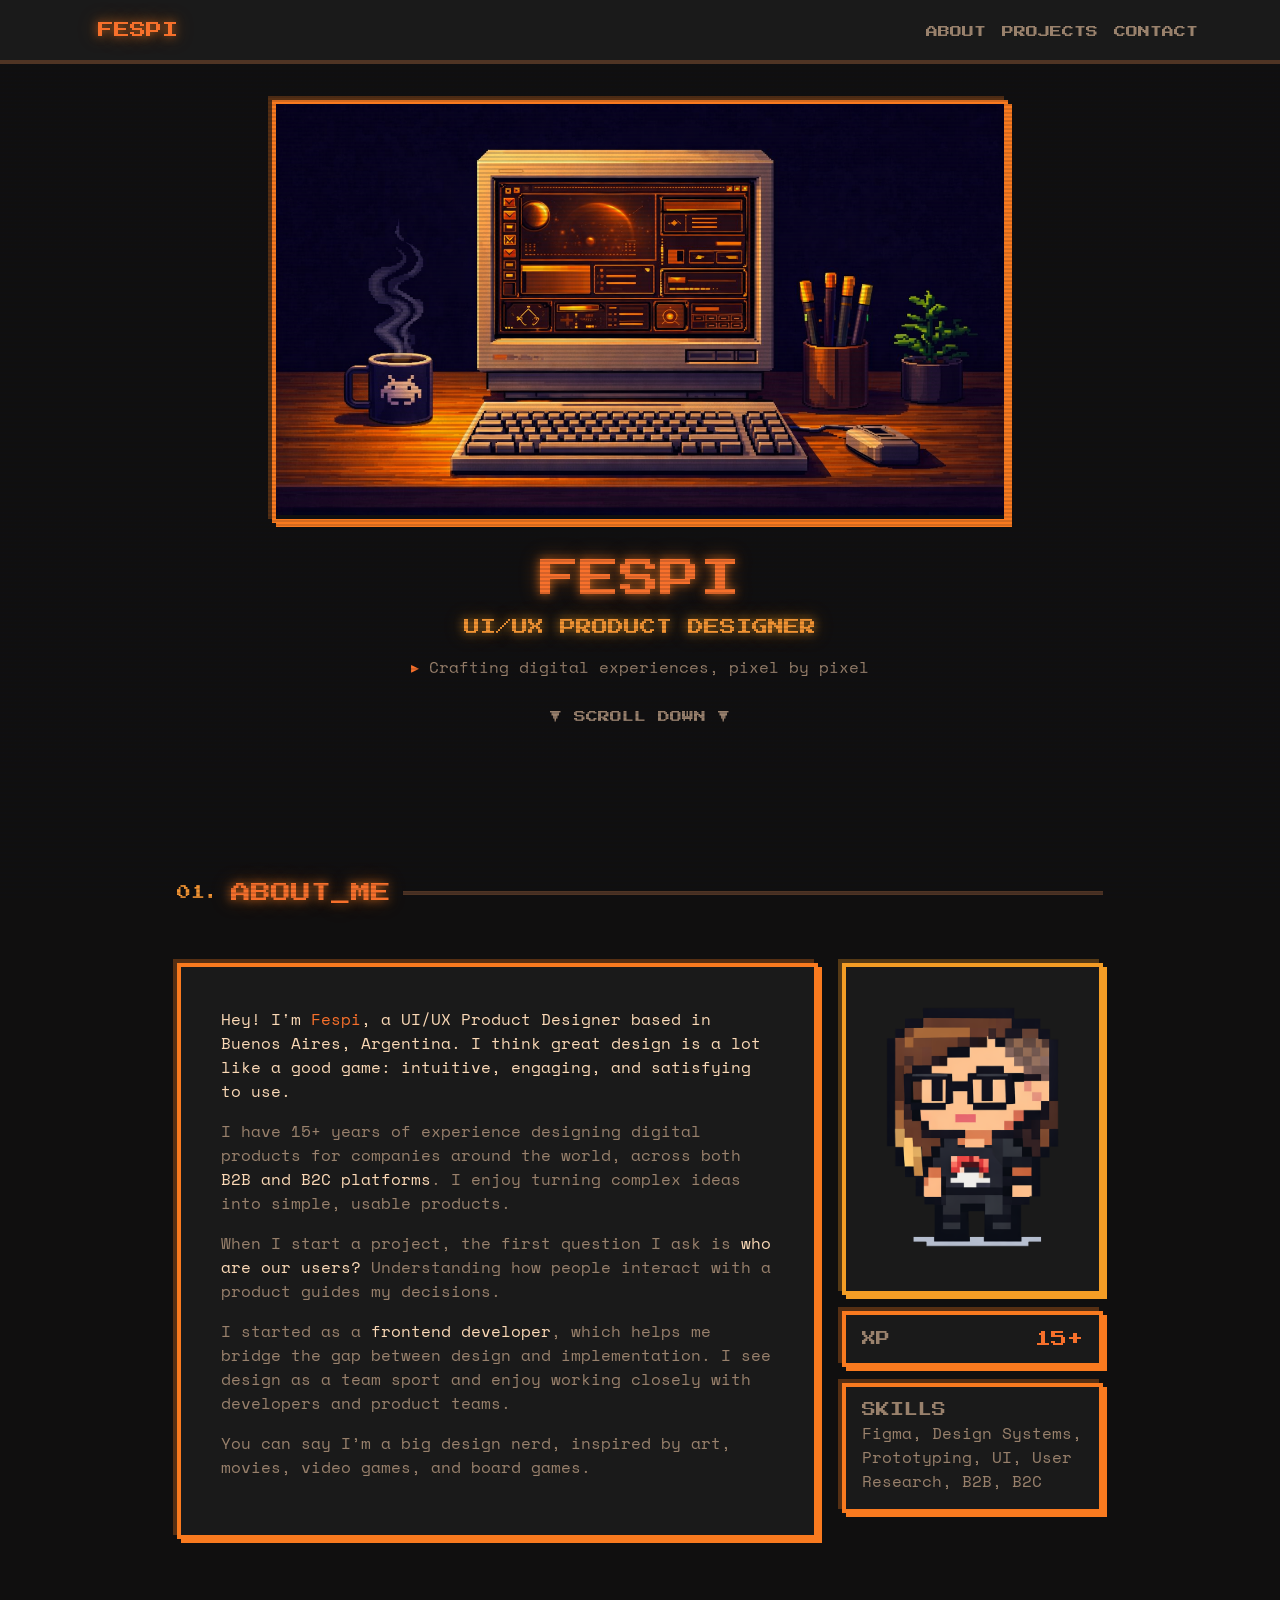
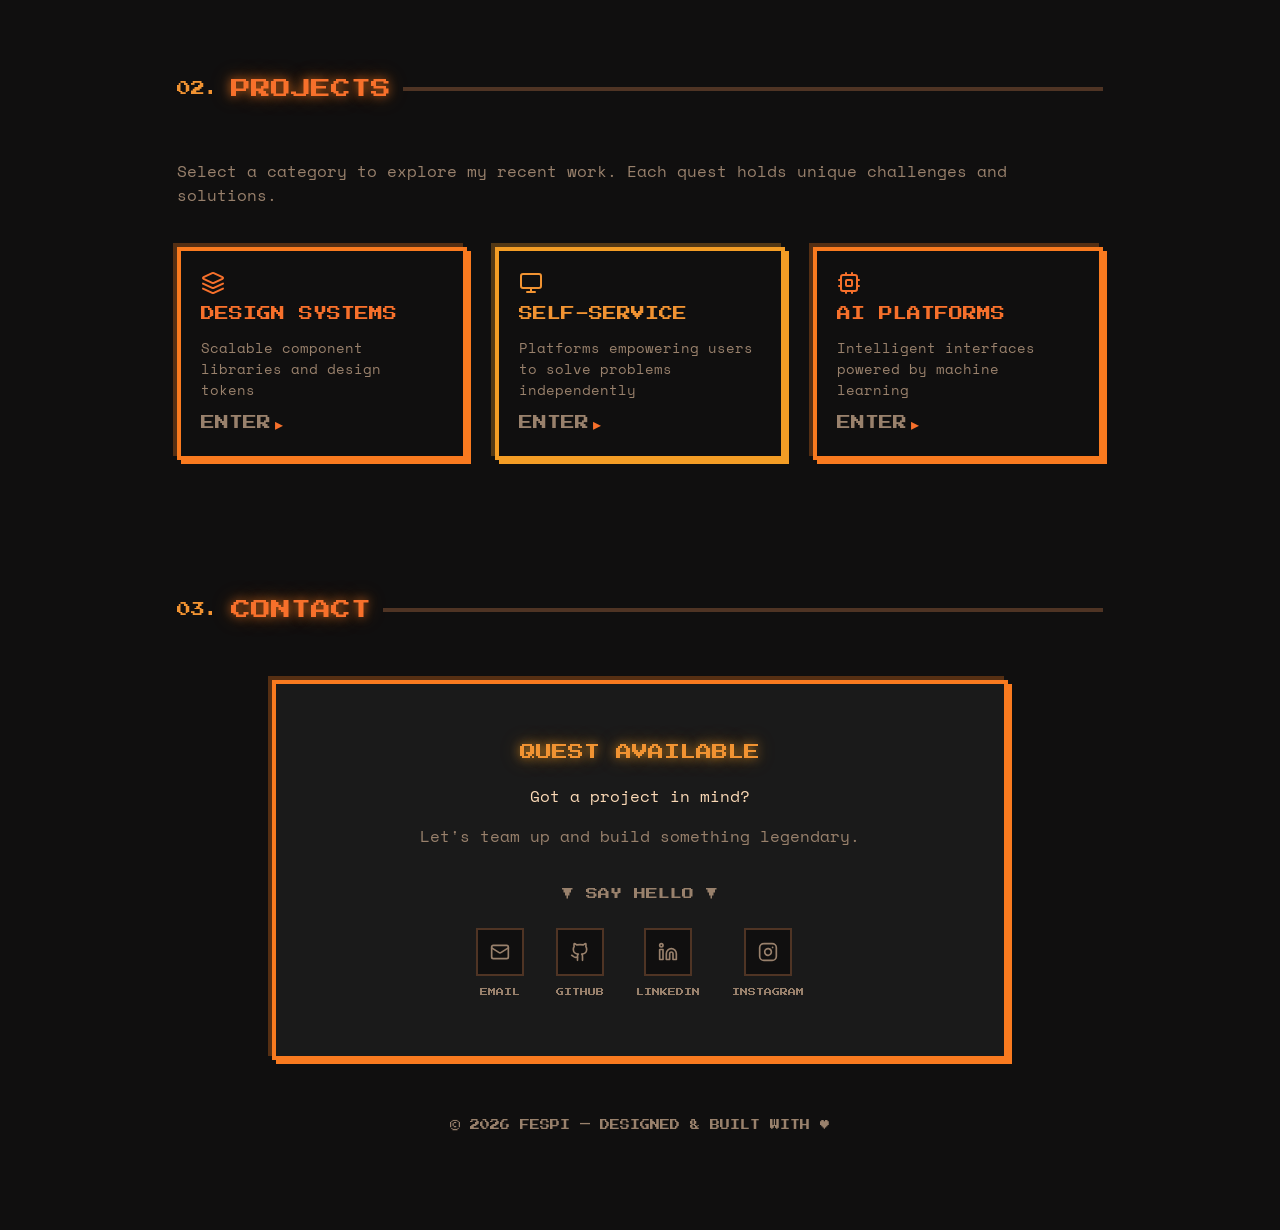
==== commit 0912671f: "projects" ====
--- a/index.html
+++ b/index.html
@@ -35,9 +35,6 @@
 					<li class="text-center menu-item menu-option">
 						<a href="#contact">Contact</a>
 					</li>
-					<li class="text-center menu-item menu-option">
-						<a href="utilities.html">Utilities</a>
-					</li>
 				</ul>
 			</div>
 		</div>
@@ -120,7 +117,7 @@
 				
 				<div class="row justify-content-center">
 					<div class="col-12 col-lg-10">
-						<p class="projects-intro">Select a category to explore my work. Each quest holds unique challenges and solutions.</p>
+						<p class="projects-intro">Select a category to explore my recent work. Each quest holds unique challenges and solutions.</p>
 
 						<div class="projects-list">
 							<div class="project-item pixel-border" tabindex="0">
@@ -131,7 +128,7 @@
 									<h3 class="project-title title-even">Design Systems</h3>
 								</div>
 								<p class="project-description">Scalable component libraries and design tokens</p>
-								<a class="enter-container" href="/projects/designSystems.html">
+								<a class="enter-container" href="projects/designSystems.html">
 									<span class="enter-text">Enter</span><span class="enter-icon animate-blink">▸</span>
 								</a>
 							</div>
@@ -143,7 +140,7 @@
 									<h3 class="project-title title-odd">Self-Service</h3>
 								</div>
 								<p class="project-description">Platforms empowering users to solve problems independently</p>
-								<a class="enter-container" href="projects/selfServicePlatforms.html">
+								<a class="enter-container" href="projects/selfService.html">
 									<span class="enter-text">Enter</span><span class="enter-icon animate-blink">▸</span>
 								</a>
 							</div>
@@ -159,6 +156,7 @@
 									<span class="enter-text">Enter</span><span class="enter-icon animate-blink">▸</span>
 								</a>
 							</div>
+							<!--
 							<div class="project-item pixel-border-amber" tabindex="0">
 								<div class="project-title-container">
 									<div class="icon">
@@ -183,6 +181,7 @@
 									<span class="enter-text">Enter</span><span class="enter-icon animate-blink">▸</span>
 								</a>
 							</div>
+							-->
 						</div>
 					</div>
 				</div>
--- a/css/style.css
+++ b/css/style.css
@@ -113,6 +113,39 @@
 	padding: 100px 0 40px;
 }
 
+.back-button {
+	color: var(--text-sec-color);
+	font-family: var(--pixel-font);
+	font-size: 12px;
+	text-transform: uppercase;
+}
+
+.nudge-container {
+	margin-left: 16px;
+	display: inline-block;
+}
+
+.nudge {
+	color: var(--text-sec-color);
+	font-family: var(--pixel-font);
+	font-size: 8px;
+	text-transform: uppercase;
+}
+
+.primary-button {
+	display: inline-block;
+	padding: 12px;
+	font-family: var(--pixel-font);
+	font-size: 10px;
+	text-transform: uppercase;
+	color: var(--orange-color);
+	border: 2px solid var(--orange-color);
+}
+
+.primary-button:hover {
+	background-color: var(--orange-color);
+	color: var(--background-color);
+}
 
 
 /* 
@@ -181,9 +214,25 @@
   }
 }
 
-
 .animate-float {
   animation: bounceIn 4s infinite 2s;
+}
+
+@keyframes bounceSide {
+  0%, 20%, 50%, 80%, 100% {
+    transform: translateX(0);
+    opacity: 1;
+  }
+  40% {
+    transform: translateX(10px);
+  }
+  60% {
+    transform: translateX(5px);
+  }
+}
+
+.animate-side {
+  animation: bounceSide 4s infinite 2s;
 }
 
 
@@ -560,4 +609,170 @@
 	font-size: 10px;
 	text-transform: uppercase;
 	text-align: center;
-}+}
+
+
+
+/*
+Projects
+*
+*/
+
+/* Title */
+
+.project-intro {
+	margin-bottom: 40px;
+}
+
+.project-detail-title {
+	margin-top: 42px;
+	color: var(--tangerine-color);
+	font-family: var(--pixel-font);
+	font-size: 24px;
+	text-transform: uppercase;
+	text-align: center;
+	text-align: left;
+}
+
+.project-detail-title svg {
+	width: 32px;
+	height: 32px;
+}
+
+.project-detail-description {
+	margin-top: 16px;
+	color: var(--text-sec-color);
+	font-size: 18px;
+}
+
+/* Projects */
+
+.accordion-button,
+.accordion-button:not(.collapsed) {
+	flex-direction: column;
+    align-items: flex-start;
+    justify-content: flex-start;
+	background-color: var(--background-sec-color);
+	border-bottom: none;
+	box-shadow: none;
+}
+
+.accordion-button::after {
+	position: absolute;
+  	right: 16px;
+  	top: 20px;
+}
+
+.accordion-button:not(.collapsed)::after {
+	position: absolute;
+  right: 24px;
+  top: 12px;
+}
+
+.accordion {
+    --bs-accordion-btn-icon: url("data:image/svg+xml,%3csvg xmlns='http://www.w3.org/2000/svg' viewBox='0 0 16 16' fill='%23F7702B'%3e%3cpath fill-rule='evenodd' d='M1.646 4.646a.5.5 0 0 1 .708 0L8 10.293l5.646-5.647a.5.5 0 0 1 .708.708l-6 6a.5.5 0 0 1-.708 0l-6-6a.5.5 0 0 1 0-.708z'/%3e%3c/svg%3e");
+    --bs-accordion-btn-active-icon: url("data:image/svg+xml,%3csvg xmlns='http://www.w3.org/2000/svg' viewBox='0 0 16 16' fill='%23F7702B'%3e%3cpath fill-rule='evenodd' d='M1.646 4.646a.5.5 0 0 1 .708 0L8 10.293l5.646-5.647a.5.5 0 0 1 .708.708l-6 6a.5.5 0 0 1-.708 0l-6-6a.5.5 0 0 1 0-.708z'/%3e%3c/svg%3e");
+	--bs-accordion-border-radius: 0;
+  	--bs-accordion-inner-border-radius: 0;
+}
+
+.accordion-button::after {
+    background-size: 0.75rem;
+}
+
+.accordion-item {
+	background-color: var(--background-sec-color);
+}
+
+.accordion {
+    --bs-accordion-border-color: var(--tangerine-color);
+}
+
+.accordion-item {
+    border-color: var(--tangerine-color);
+}
+
+.project-item-title-container {
+	display: flex;
+	align-items: center;
+}
+
+.project-item-title {
+	margin-right: 8px;
+	color: var(--orange-color);
+	font-family: var(--pixel-font);
+	font-size: 16px;
+	text-transform: uppercase;
+}
+
+.project-tag {
+	display: inline-block;
+	padding: 6px;
+	font-family: var(--pixel-font);
+	font-size: 10px;
+	text-transform: uppercase;
+	color: var(--tangerine-color);
+	border: 1px solid var(--tangerine-color);
+}
+
+.project-explanation {
+	margin: 20px 0 16px;
+}
+
+.project-explanation p {
+	color: var(--text-sec-color);
+}
+
+.project-cards {
+	margin: 20px 0;
+}
+
+.project-cards > [class*="col"]:first-child {
+  padding-left: 0;
+}
+
+.project-card {
+	display: flex;
+	gap: .75rem;
+	align-items: flex-start;
+	padding: 20px;
+	border: 2px solid var(--text-transparency);
+}
+
+.project-card svg {
+	width: 20px;
+    height: 20px;
+	color: var(--tangerine-color);
+}
+
+.project-card-title {
+	margin-bottom: 8px;
+	font-family: var(--pixel-font);
+	font-size: 10px;
+	text-transform: uppercase;
+	color: var(--tangerine-color);
+}
+
+.project-card-value {
+	font-size: 12px;
+}
+
+.project-details-title {
+	margin: 32px 0 12px;
+	color: var(--text-main-color);
+	font-family: var(--pixel-font);
+	font-size: 10px;
+	text-transform: uppercase;
+}
+
+.project-details-info {
+	color: var(--text-sec-color);
+	font-size: 14px;
+}
+
+.project-details-image {
+	margin: 28px 0;
+	padding: 40px;
+	border: 2px dashed var(--text-transparency);
+}
+
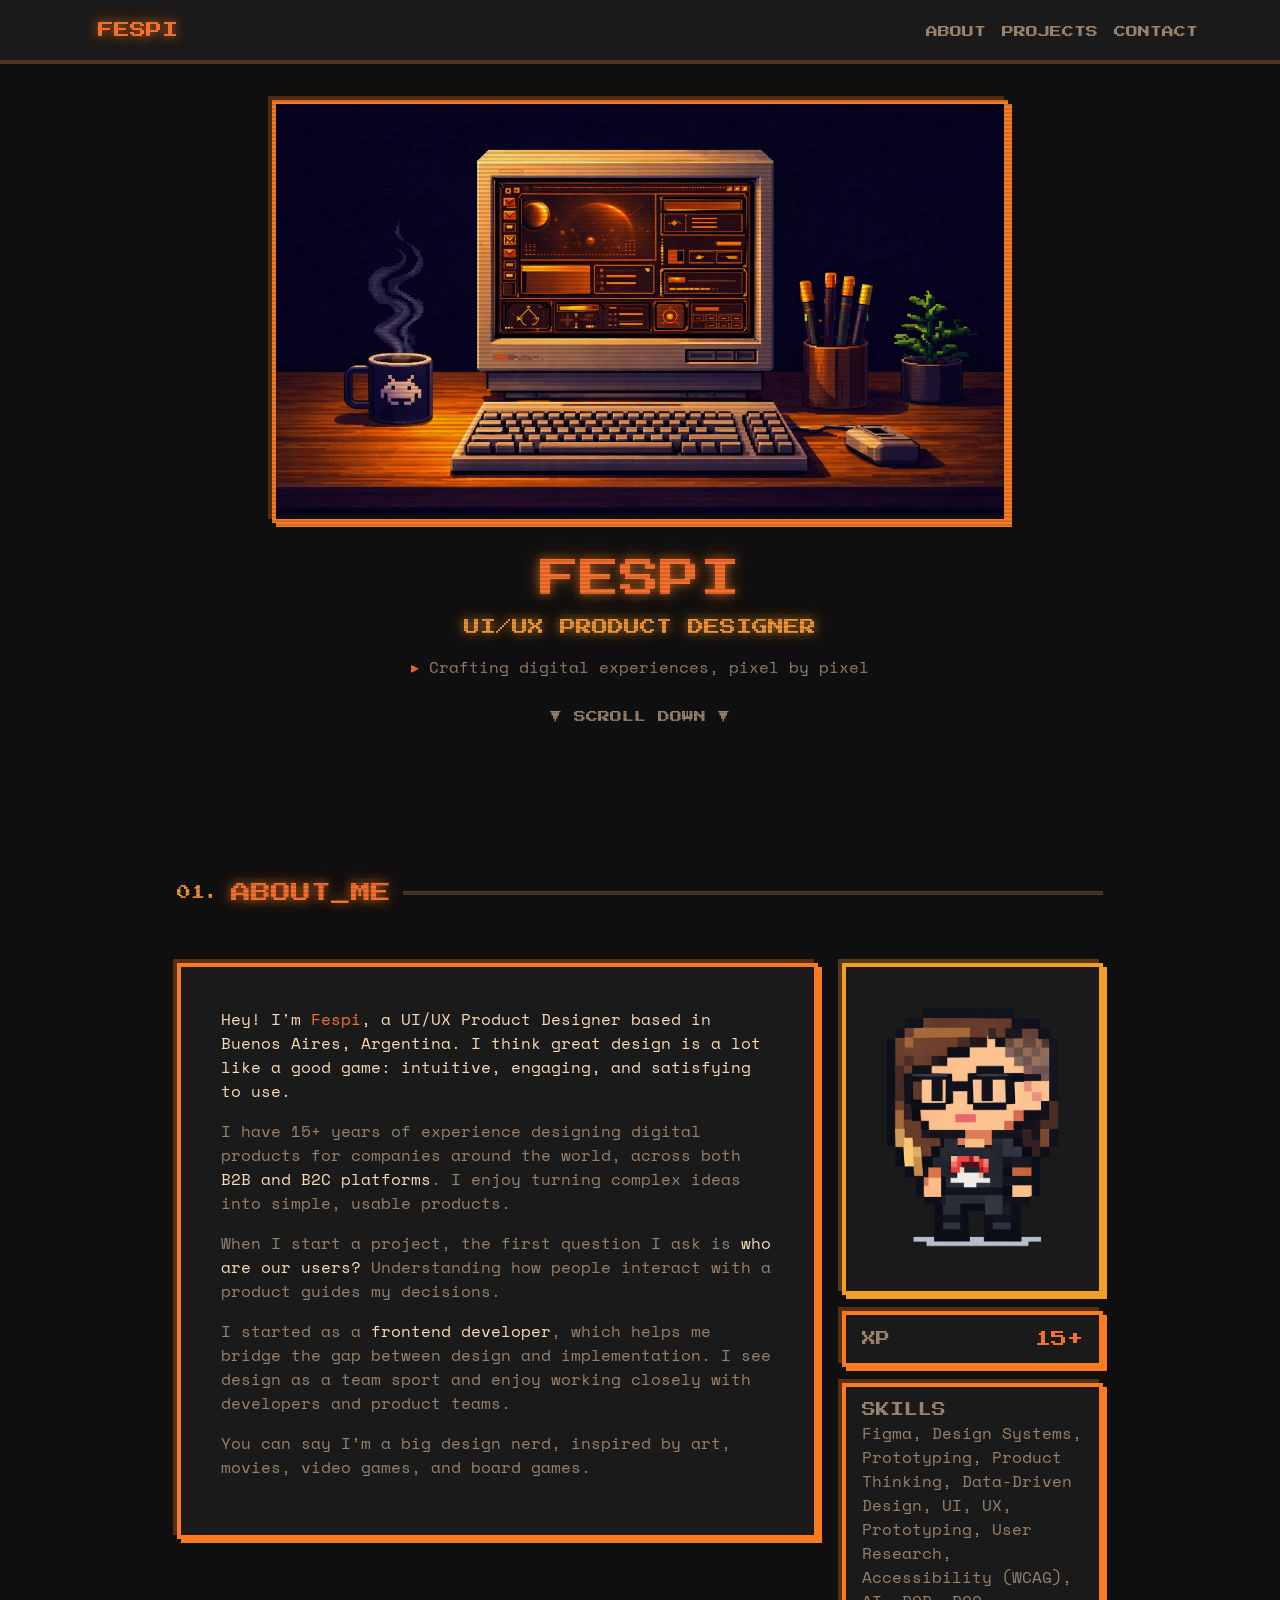
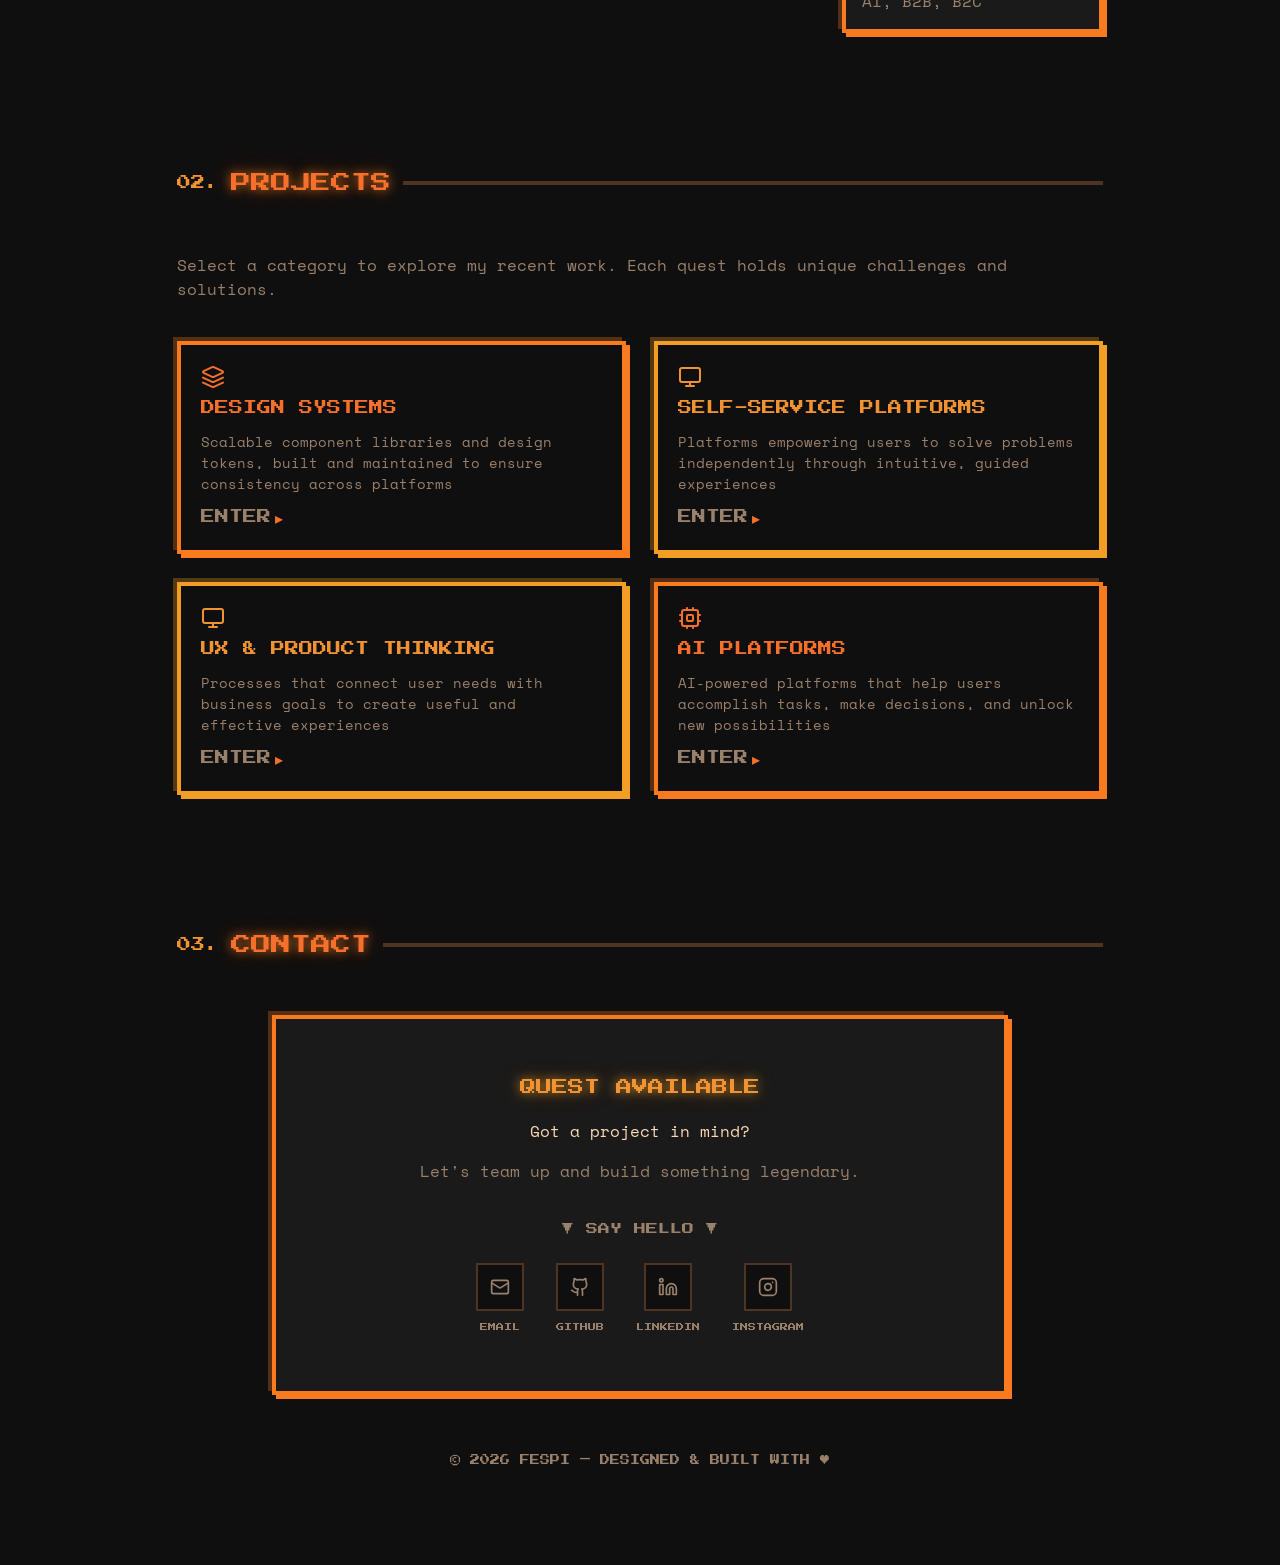
==== commit 83417888: "Added UX section" ====
--- a/index.html
+++ b/index.html
@@ -96,7 +96,7 @@
 
 						<div class="pixel-border about-skills">
 							<span class="skills-title">Skills</span>
-							<p>Figma, Design Systems, Prototyping, UI, User Research, B2B, B2C</p>
+							<p>Figma, Design Systems, Prototyping, Product Thinking, Data-Driven Design, UI, UX, Prototyping, User Research, Accessibility (WCAG), AI, B2B, B2C</p>
 						</div>
 					</div>
 				</div>
@@ -127,7 +127,7 @@
 									</div>
 									<h3 class="project-title title-even">Design Systems</h3>
 								</div>
-								<p class="project-description">Scalable component libraries and design tokens</p>
+								<p class="project-description">Scalable component libraries and design tokens, built and maintained to ensure consistency across platforms</p>
 								<a class="enter-container" href="projects/designSystems.html">
 									<span class="enter-text">Enter</span><span class="enter-icon animate-blink">▸</span>
 								</a>
@@ -137,13 +137,25 @@
 									<div class="icon">
 										<svg xmlns="http://www.w3.org/2000/svg" width="24" height="24" viewBox="0 0 24 24" fill="none" stroke="currentColor" stroke-width="2" stroke-linecap="round" stroke-linejoin="round" class="lucide lucide-monitor w-6 h-6 icon-odd"><rect width="20" height="14" x="2" y="3" rx="2"></rect><line x1="8" x2="16" y1="21" y2="21"></line><line x1="12" x2="12" y1="17" y2="21"></line></svg>
 									</div>
-									<h3 class="project-title title-odd">Self-Service</h3>
-								</div>
-								<p class="project-description">Platforms empowering users to solve problems independently</p>
+									<h3 class="project-title title-odd">Self-Service Platforms</h3>
+								</div>
+								<p class="project-description">Platforms empowering users to solve problems independently through intuitive, guided experiences</p>
 								<a class="enter-container" href="projects/selfService.html">
 									<span class="enter-text">Enter</span><span class="enter-icon animate-blink">▸</span>
 								</a>
 							</div>
+							<div class="project-item pixel-border-amber" tabindex="0">
+								<div class="project-title-container">
+									<div class="icon">
+										<svg xmlns="http://www.w3.org/2000/svg" width="24" height="24" viewBox="0 0 24 24" fill="none" stroke="currentColor" stroke-width="2" stroke-linecap="round" stroke-linejoin="round" class="lucide lucide-monitor w-6 h-6 icon-odd"><rect width="20" height="14" x="2" y="3" rx="2"></rect><line x1="8" x2="16" y1="21" y2="21"></line><line x1="12" x2="12" y1="17" y2="21"></line></svg>
+									</div>
+									<h3 class="project-title title-odd">UX & Product Thinking</h3>
+								</div>
+								<p class="project-description">Processes that connect user needs with business goals to create useful and effective experiences</p>
+								<a class="enter-container" href="projects/ux.html">
+									<span class="enter-text">Enter</span><span class="enter-icon animate-blink">▸</span>
+								</a>
+							</div>
 							<div class="project-item pixel-border" tabindex="0">
 								<div class="project-title-container">
 									<div class="icon">
@@ -151,7 +163,7 @@
 									</div>
 									<h3 class="project-title title-even">AI Platforms</h3>
 								</div>
-								<p class="project-description">Intelligent interfaces powered by machine learning</p>
+								<p class="project-description">AI-powered platforms that help users accomplish tasks, make decisions, and unlock new possibilities</p>
 								<a class="enter-container" href="projects/AIprojects.html">
 									<span class="enter-text">Enter</span><span class="enter-icon animate-blink">▸</span>
 								</a>
--- a/css/style.css
+++ b/css/style.css
@@ -147,6 +147,16 @@
 	color: var(--background-color);
 }
 
+.ask-more {
+	display: block;
+	margin: 40px;
+	text-align: center;
+	color: var(--text-sec-color);
+	font-family: var(--pixel-font);
+	font-size: 10px;
+	text-transform: uppercase;
+}
+
 
 /* 
 Cool Sh*t
@@ -302,6 +312,16 @@
 	font-size: 12px;
 }
 
+@media (max-width: 767px) {
+	.menu-item {
+		padding-left: 12px;
+	}
+
+	.menu-item a {
+		font-size: 10px;
+	}
+}
+
 .menu-home {
 	flex-grow: 1;
 }
@@ -449,7 +469,7 @@
 
 .projects-list {
 	display: grid;
-	grid-template-columns: repeat(3, minmax(0, 1fr));
+	grid-template-columns: repeat(2, minmax(0, 1fr));
 	gap: 28px;
 	margin-top: 40px;
 }
@@ -461,7 +481,6 @@
 @media (max-width: 767px) {
 	.projects-list {
 		display: block;
-		
 	}
 
 	.projects-list .project-item {
@@ -697,6 +716,21 @@
 	align-items: center;
 }
 
+@media (max-width: 767px) {
+	.project-item-title-container {
+		flex-direction: column;
+		align-items: flex-start;
+	}
+
+	.project-item-title-container .project-item-title {
+		margin-bottom: 12px;
+	}
+
+	.nudge-container {
+		display: none;
+	}
+}
+
 .project-item-title {
 	margin-right: 8px;
 	color: var(--orange-color);
@@ -707,6 +741,7 @@
 
 .project-tag {
 	display: inline-block;
+	margin-bottom: 4px;
 	padding: 6px;
 	font-family: var(--pixel-font);
 	font-size: 10px;
@@ -727,9 +762,12 @@
 	margin: 20px 0;
 }
 
-.project-cards > [class*="col"]:first-child {
-  padding-left: 0;
-}
+@media (min-width: 768px) {
+	.project-cards > [class*="col"]:first-child {
+		padding-left: 0;
+	}
+}
+
 
 .project-card {
 	display: flex;
@@ -758,7 +796,7 @@
 }
 
 .project-details-title {
-	margin: 32px 0 12px;
+	margin: 12px 0 12px;
 	color: var(--text-main-color);
 	font-family: var(--pixel-font);
 	font-size: 10px;
@@ -766,8 +804,13 @@
 }
 
 .project-details-info {
+	margin-bottom: 24px;
 	color: var(--text-sec-color);
 	font-size: 14px;
+}
+
+.project-details-info .bld{
+	font-weight: 600;
 }
 
 .project-details-image {
